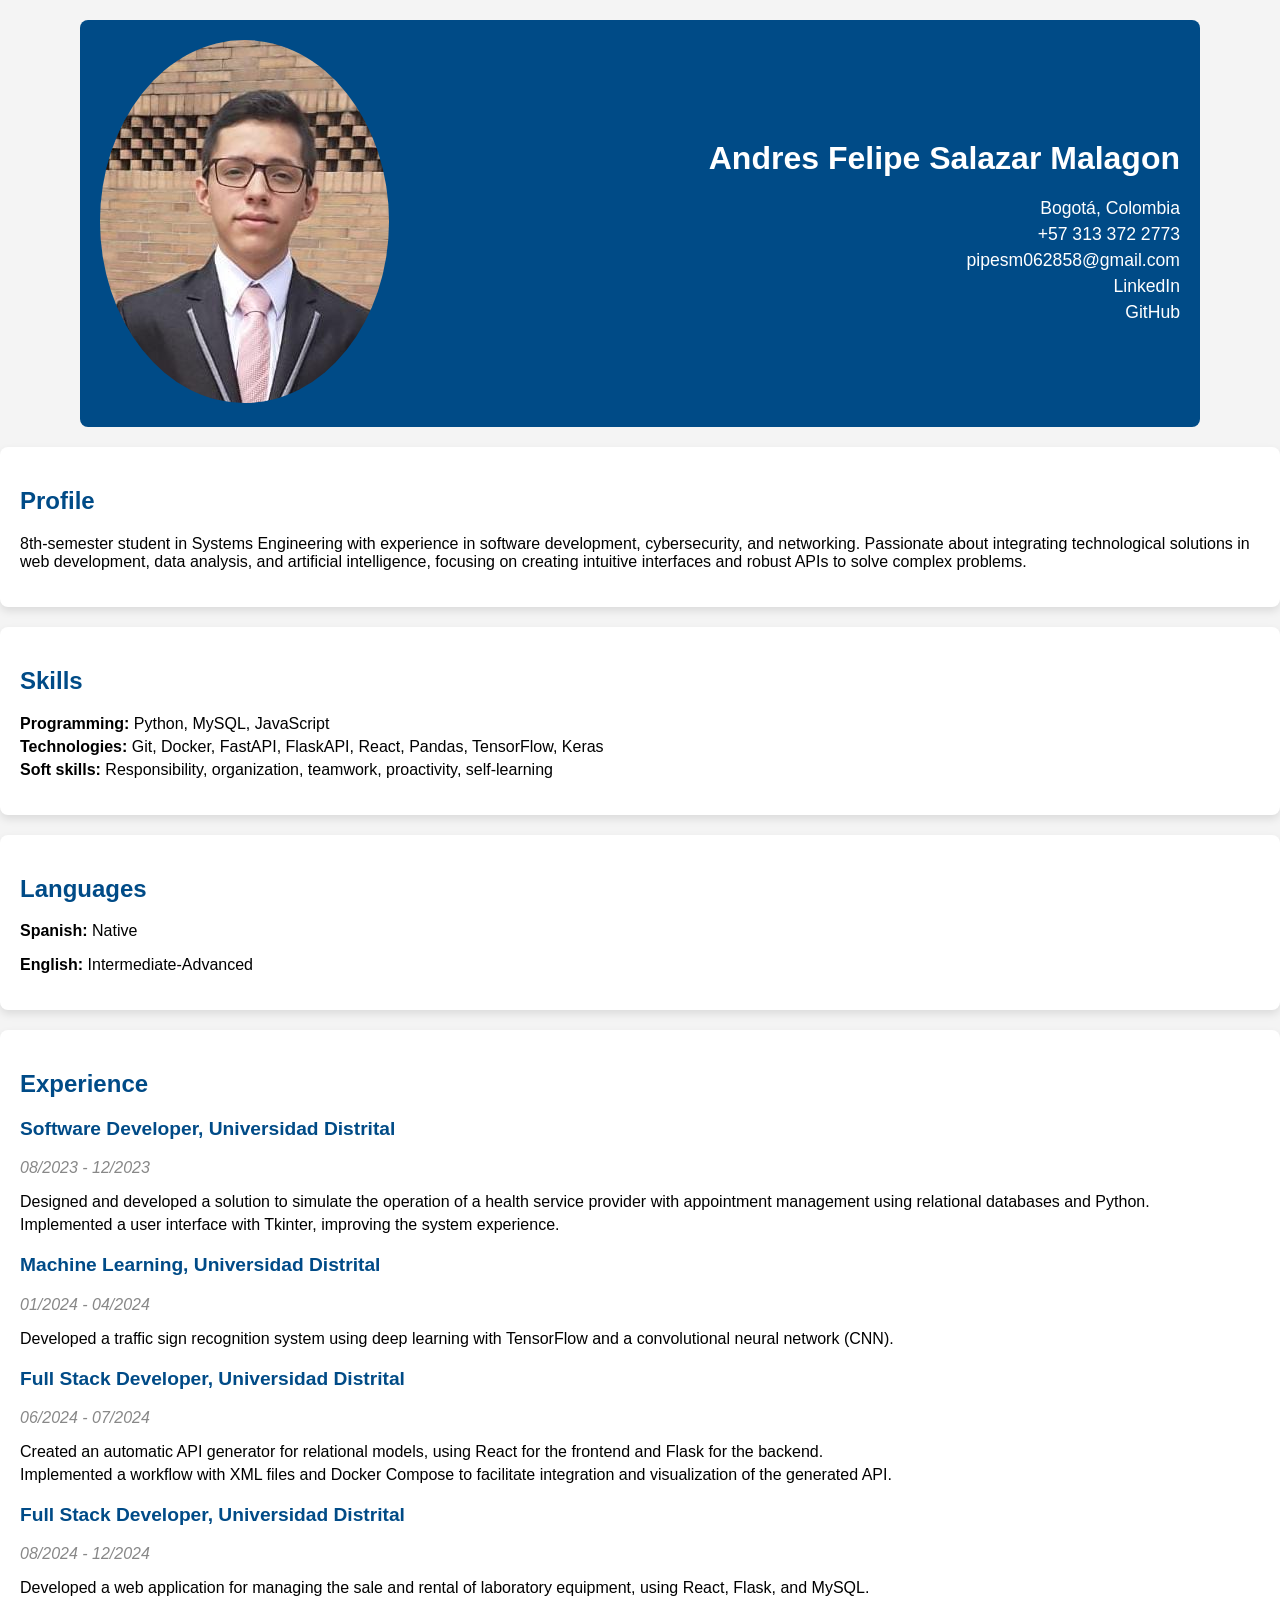
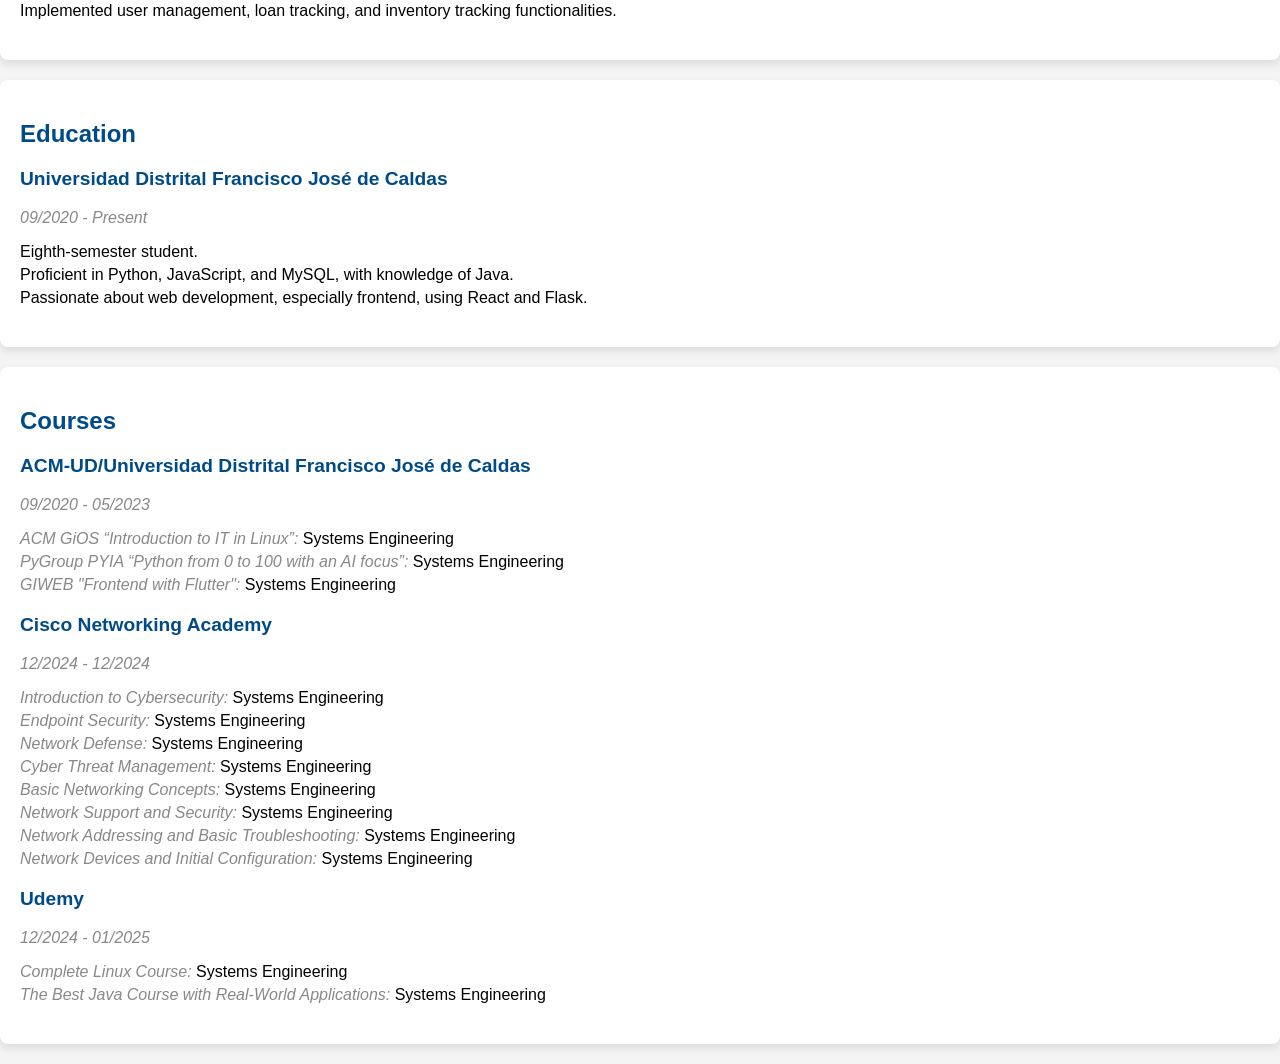
==== index.html @ 35b1e5ae "Update and rename CV.html to index.html" ====
<!DOCTYPE html>
<html lang="en">
<head>
    <meta charset="UTF-8">
    <meta name="viewport" content="width=device-width, initial-scale=1.0">
    <title>Andres Felipe Salazar Malagon - Resume</title>
    <link rel="stylesheet" href="CV.css">
</head>
<body>
    <div class="header">
        <div class="profile-img">
            <img src="WhatsApp Image 2025-01-13 at 6.47.44 AM.jpeg" alt="Profile Image">
        </div>
        <div class="contact-info">
            <h1>Andres Felipe Salazar Malagon</h1>
            <p>Bogotá, Colombia</p>
            <p>+57 313 372 2773</p>
            <p>pipesm062858@gmail.com</p>
            <p><a href="https://www.linkedin.com/in/andres-salazar-7b4092320" target="_blank">LinkedIn</a></p>
            <p><a href="https://github.com/SalazarMalagon/SalazarMalagon.git" target="_blank">GitHub</a></p>
        </div>
    </div>

    <section class="section" id="profile">
        <h2>Profile</h2>
        <p>8th-semester student in Systems Engineering with experience in software development, cybersecurity, and networking. Passionate about integrating technological solutions in web development, data analysis, and artificial intelligence, focusing on creating intuitive interfaces and robust APIs to solve complex problems.</p>
    </section>

    <section class="section" id="skills">
        <h2>Skills</h2>
        <ul>
            <li><strong>Programming:</strong> Python, MySQL, JavaScript</li>
            <li><strong>Technologies:</strong> Git, Docker, FastAPI, FlaskAPI, React, Pandas, TensorFlow, Keras</li>
            <li><strong>Soft skills:</strong> Responsibility, organization, teamwork, proactivity, self-learning</li>
        </ul>
    </section>

    <section class="section" id="languages">
        <h2>Languages</h2>
        <p><strong>Spanish:</strong> Native</p>
        <p><strong>English:</strong> Intermediate-Advanced</p>
    </section>

    <section class="section" id="experience">
        <h2>Experience</h2>
        <div class="job">
            <h3>Software Developer, Universidad Distrital</h3>
            <p><em>08/2023 - 12/2023</em></p>
            <ul>
                <li>Designed and developed a solution to simulate the operation of a health service provider with appointment management using relational databases and Python.</li>
                <li>Implemented a user interface with Tkinter, improving the system experience.</li>
            </ul>
        </div>
        <div class="job">
            <h3>Machine Learning, Universidad Distrital</h3>
            <p><em>01/2024 - 04/2024</em></p>
            <ul>
                <li>Developed a traffic sign recognition system using deep learning with TensorFlow and a convolutional neural network (CNN).</li>
            </ul>
        </div>
        <div class="job">
            <h3>Full Stack Developer, Universidad Distrital</h3>
            <p><em>06/2024 - 07/2024</em></p>
            <ul>
                <li>Created an automatic API generator for relational models, using React for the frontend and Flask for the backend.</li>
                <li>Implemented a workflow with XML files and Docker Compose to facilitate integration and visualization of the generated API.</li>
            </ul>
        </div>
        <div class="job">
            <h3>Full Stack Developer, Universidad Distrital</h3>
            <p><em>08/2024 - 12/2024</em></p>
            <ul>
                <li>Developed a web application for managing the sale and rental of laboratory equipment, using React, Flask, and MySQL.</li>
                <li>Implemented user management, loan tracking, and inventory tracking functionalities.</li>
            </ul>
        </div>
    </section>

    <section class="section" id="education">
        <h2>Education</h2>
        <div class="degree">
            <h3>Universidad Distrital Francisco José de Caldas</h3>
            <p><em>09/2020 - Present</em></p>
            <ul>
                <li>Eighth-semester student.</li>
                <li>Proficient in Python, JavaScript, and MySQL, with knowledge of Java.</li>
                <li>Passionate about web development, especially frontend, using React and Flask.</li>
            </ul>
        </div>
    </section>

    <section class="section" id="courses">
        <h2>Courses</h2>
        <div class="course">
            <h3>ACM-UD/Universidad Distrital Francisco José de Caldas</h3>
            <p><em>09/2020 - 05/2023</em></p>
            <ul>
                <li><em>ACM GiOS “Introduction to IT in Linux”:</em> Systems Engineering</li>
                <li><em>PyGroup PYIA “Python from 0 to 100 with an AI focus”:</em> Systems Engineering</li>
                <li><em>GIWEB "Frontend with Flutter":</em> Systems Engineering</li>
            </ul>
        </div>
        <div class="course">
            <h3>Cisco Networking Academy</h3>
            <p><em>12/2024 - 12/2024</em></p>
            <ul>
                <li><em>Introduction to Cybersecurity:</em> Systems Engineering</li>
                <li><em>Endpoint Security:</em> Systems Engineering</li>
                <li><em>Network Defense:</em> Systems Engineering</li>
                <li><em>Cyber Threat Management:</em> Systems Engineering</li>
                <li><em>Basic Networking Concepts:</em> Systems Engineering</li>
                <li><em>Network Support and Security:</em> Systems Engineering</li>
                <li><em>Network Addressing and Basic Troubleshooting:</em> Systems Engineering</li>
                <li><em>Network Devices and Initial Configuration:</em> Systems Engineering</li>
            </ul>
        </div>
        <div class="course">
            <h3>Udemy</h3>
            <p><em>12/2024 - 01/2025</em></p>
            <ul>
                <li><em>Complete Linux Course:</em> Systems Engineering</li>
                <li><em>The Best Java Course with Real-World Applications:</em> Systems Engineering</li>
            </ul>
        </div>
    </section>
</body>
</html>
---- CV.css ----
body {
    font-family: Arial, sans-serif;
    margin: 0;
    padding: 0;
    background-color: #f4f4f4;
}

.header {
    
    display: flex;
    background-color: #004b87;
    color: white;
    align-items: center;
    margin: 20px;
    padding: 20px;
    border-radius: 8px;
    max-width: 1080px; /* Limita el ancho máximo a 1080px */
    margin-left: auto; /* Centra el cuadro en la página */
    margin-right: auto; /* Centra el cuadro en la página */
}

.profile-img img {
    width: 100%;
    height: 100px;
    border-radius: 50%;
    max-width: 100%;
    height: auto;
}

.contact-info {
    flex: 1 1 auto;
    margin-left: 20px;
    text-align: right;  /* Alinea el texto a la derecha */
}

.contact-info h1 {
    font-size: 2em;
}

.contact-info p {
    font-size: 1.1em;
    margin: 5px 0;
}

.contact-info a {
    color: white;
    text-decoration: none;
}

.contact-info a:hover {
    text-decoration: underline;
}

.section {
    margin: 20px;
    padding: 20px;
    background-color: white;
    border-radius: 8px;
    box-shadow: 0 4px 8px rgba(0, 0, 0, 0.1);

    max-width: 1900px; /* Limita el ancho máximo a 1080px */
    margin-left: auto; /* Centra el cuadro en la página */
    margin-right: auto; /* Centra el cuadro en la página */
}

h2 {
    color: #004b87;
    font-size: 1.5em;
}

ul {
    list-style-type: none;
    padding-left: 0;
}

ul li {
    margin: 5px 0;
}

.job, .degree, .course {
    margin-bottom: 20px;
}

h3 {
    color: #004b87;
    font-size: 1.2em;
}

em {
    color: #888;
}
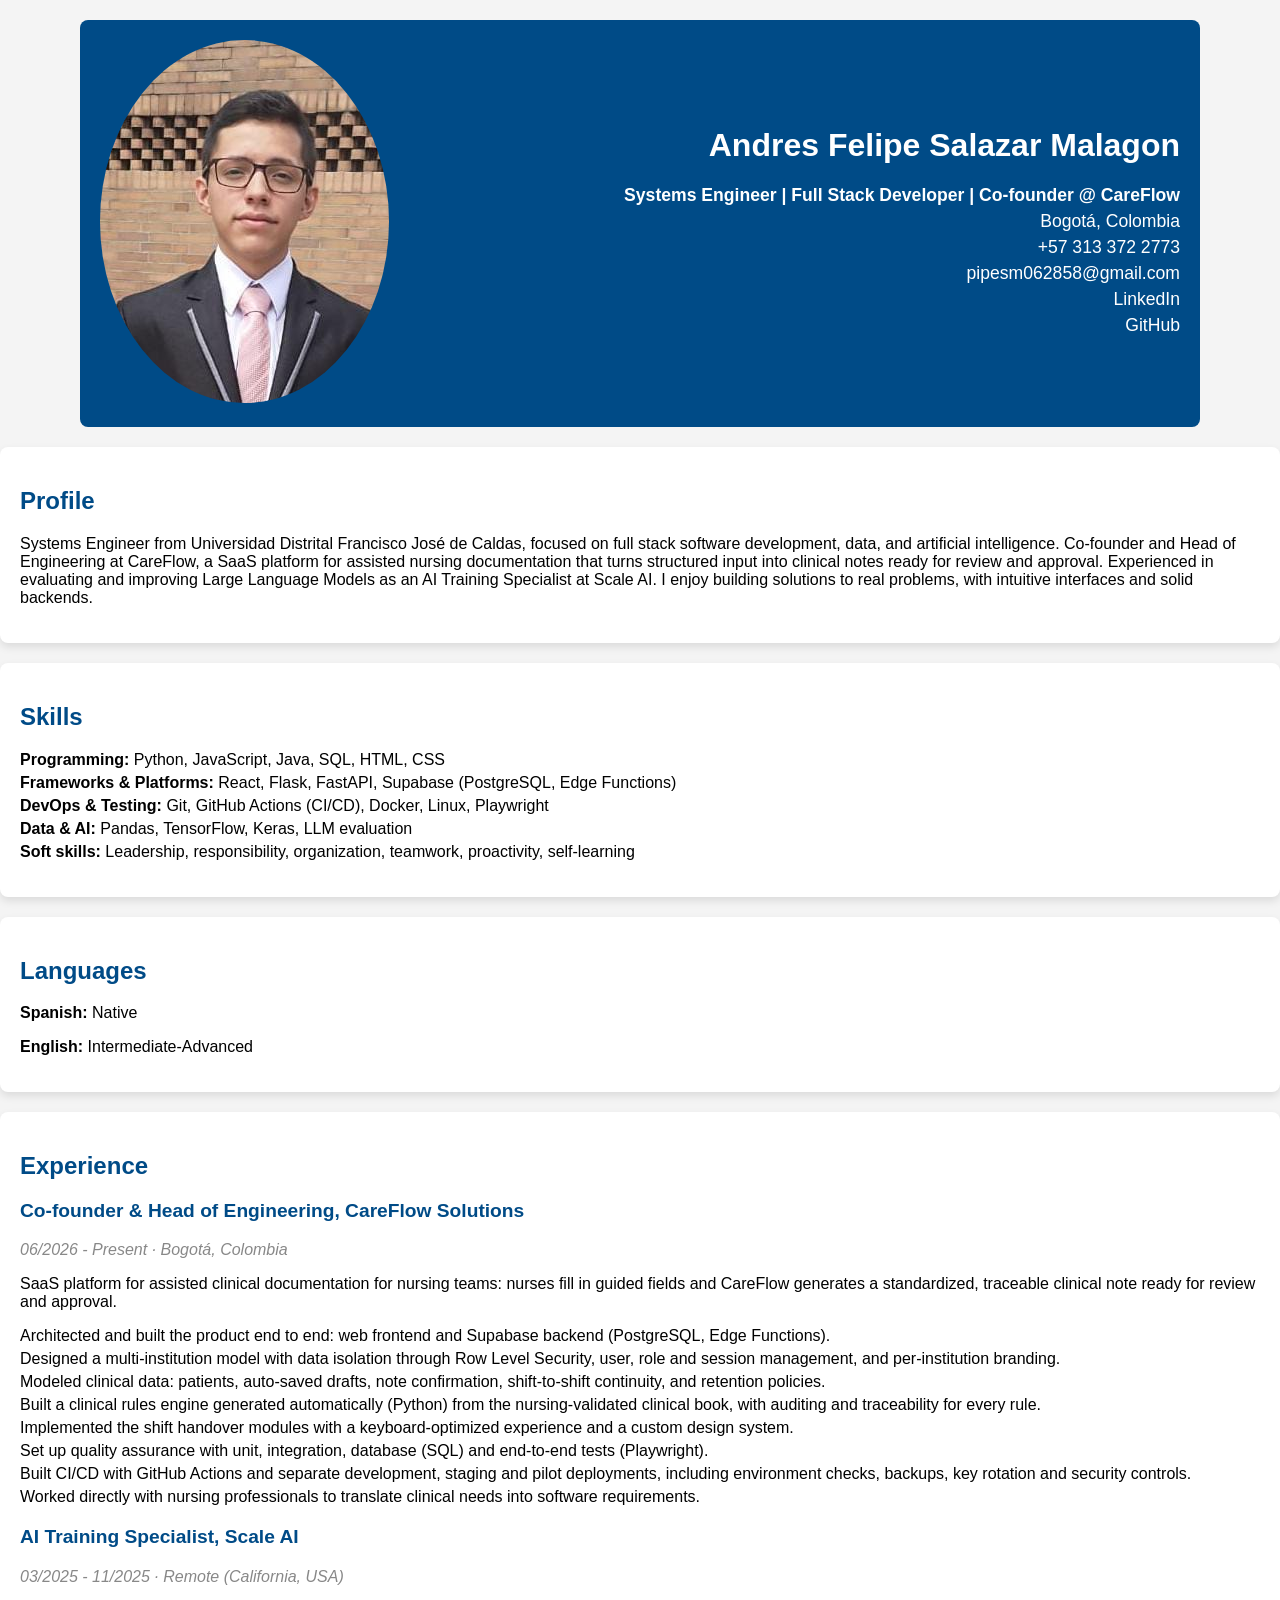
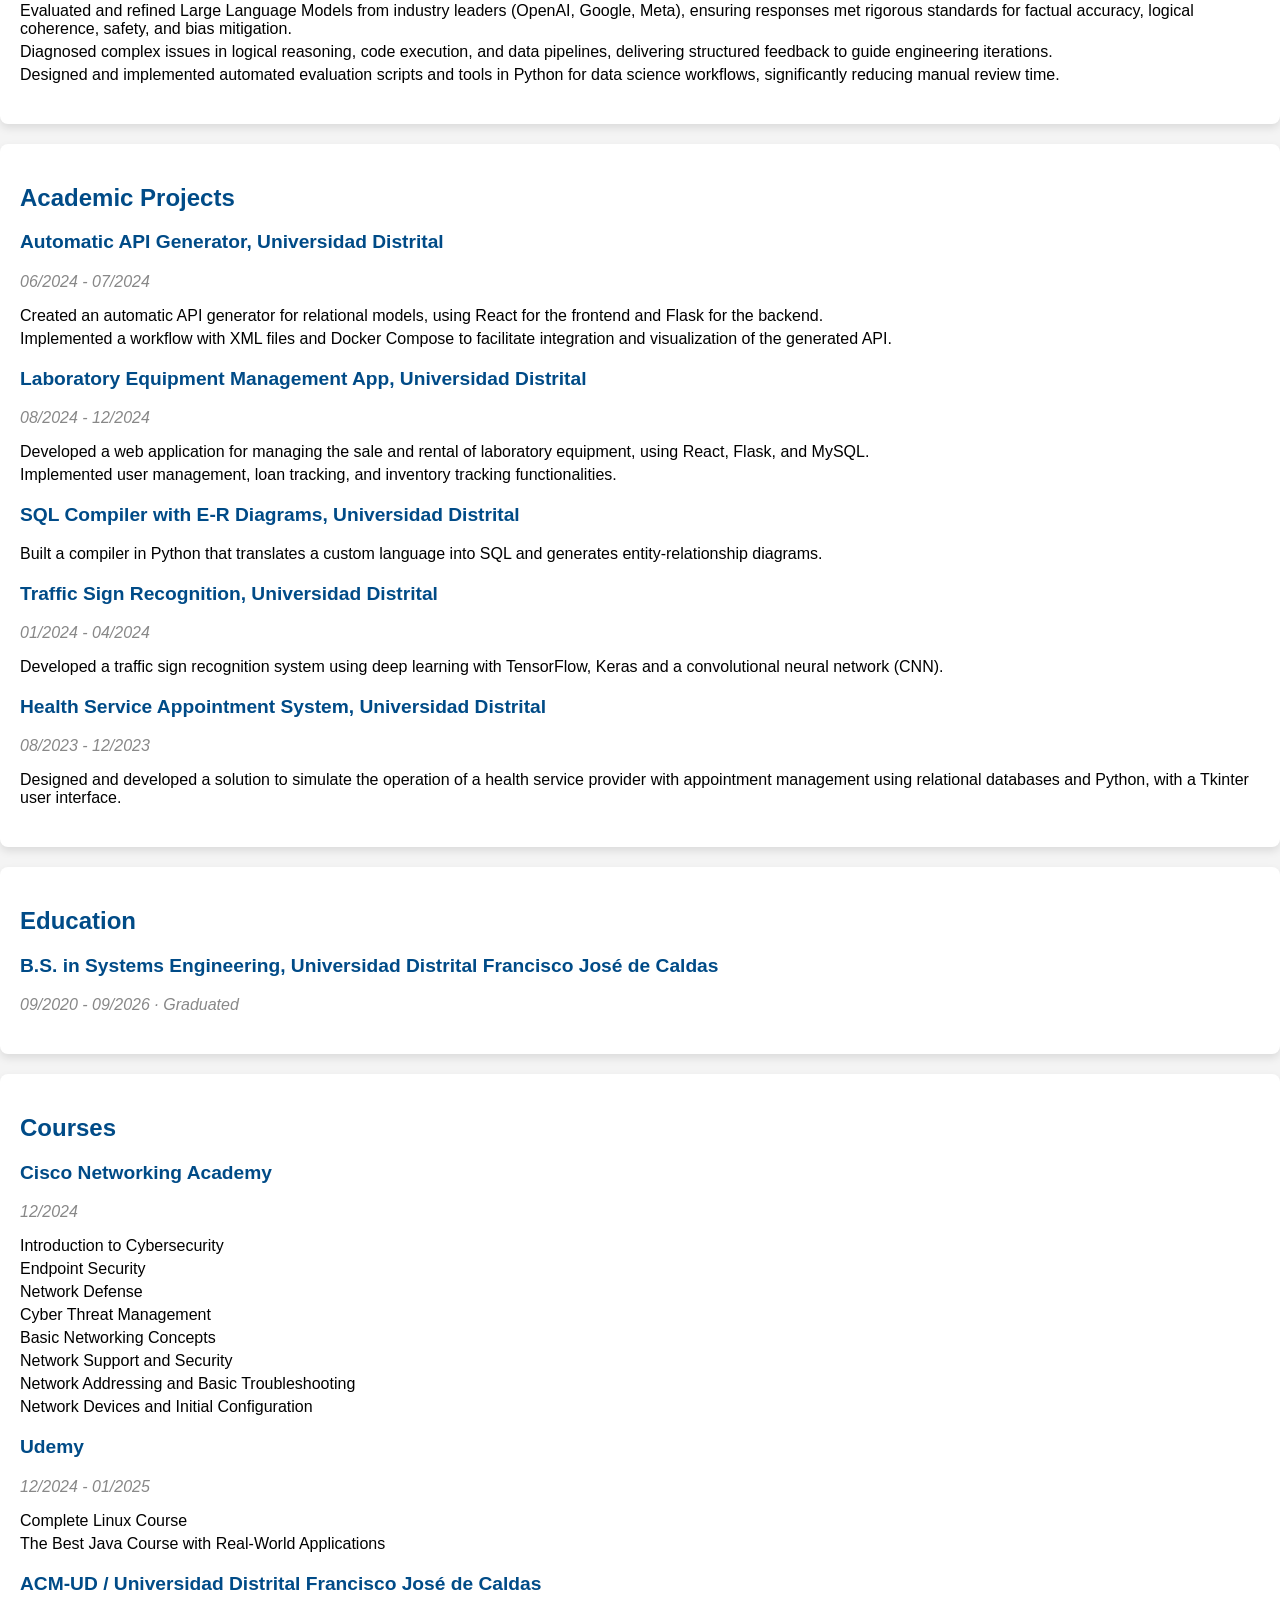
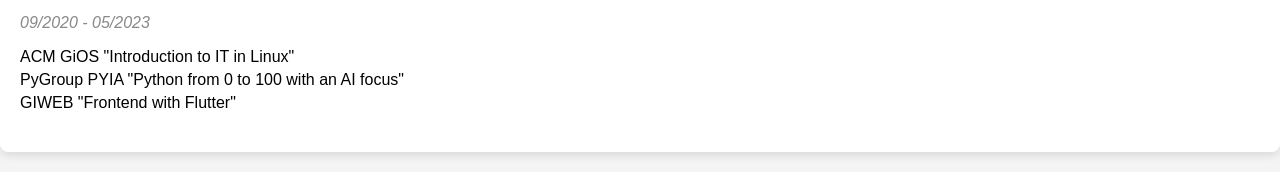
==== commit c232ea4f: "Update CV with graduation, CareFlow and Scale AI experience Co-Authored-By: Claude Opus 5.5 <noreply" ====
--- a/index.html
+++ b/index.html
@@ -1,127 +1,158 @@
-<!DOCTYPE html>
-<html lang="en">
-<head>
-    <meta charset="UTF-8">
-    <meta name="viewport" content="width=device-width, initial-scale=1.0">
-    <title>Andres Felipe Salazar Malagon - Resume</title>
-    <link rel="stylesheet" href="CV.css">
-</head>
-<body>
-    <div class="header">
-        <div class="profile-img">
-            <img src="WhatsApp Image 2025-01-13 at 6.47.44 AM.jpeg" alt="Profile Image">
-        </div>
-        <div class="contact-info">
-            <h1>Andres Felipe Salazar Malagon</h1>
-            <p>Bogotá, Colombia</p>
-            <p>+57 313 372 2773</p>
-            <p>pipesm062858@gmail.com</p>
-            <p><a href="https://www.linkedin.com/in/andres-salazar-7b4092320" target="_blank">LinkedIn</a></p>
-            <p><a href="https://github.com/SalazarMalagon/SalazarMalagon.git" target="_blank">GitHub</a></p>
-        </div>
-    </div>
-
-    <section class="section" id="profile">
-        <h2>Profile</h2>
-        <p>8th-semester student in Systems Engineering with experience in software development, cybersecurity, and networking. Passionate about integrating technological solutions in web development, data analysis, and artificial intelligence, focusing on creating intuitive interfaces and robust APIs to solve complex problems.</p>
-    </section>
-
-    <section class="section" id="skills">
-        <h2>Skills</h2>
-        <ul>
-            <li><strong>Programming:</strong> Python, MySQL, JavaScript</li>
-            <li><strong>Technologies:</strong> Git, Docker, FastAPI, FlaskAPI, React, Pandas, TensorFlow, Keras</li>
-            <li><strong>Soft skills:</strong> Responsibility, organization, teamwork, proactivity, self-learning</li>
-        </ul>
-    </section>
-
-    <section class="section" id="languages">
-        <h2>Languages</h2>
-        <p><strong>Spanish:</strong> Native</p>
-        <p><strong>English:</strong> Intermediate-Advanced</p>
-    </section>
-
-    <section class="section" id="experience">
-        <h2>Experience</h2>
-        <div class="job">
-            <h3>Software Developer, Universidad Distrital</h3>
-            <p><em>08/2023 - 12/2023</em></p>
-            <ul>
-                <li>Designed and developed a solution to simulate the operation of a health service provider with appointment management using relational databases and Python.</li>
-                <li>Implemented a user interface with Tkinter, improving the system experience.</li>
-            </ul>
-        </div>
-        <div class="job">
-            <h3>Machine Learning, Universidad Distrital</h3>
-            <p><em>01/2024 - 04/2024</em></p>
-            <ul>
-                <li>Developed a traffic sign recognition system using deep learning with TensorFlow and a convolutional neural network (CNN).</li>
-            </ul>
-        </div>
-        <div class="job">
-            <h3>Full Stack Developer, Universidad Distrital</h3>
-            <p><em>06/2024 - 07/2024</em></p>
-            <ul>
-                <li>Created an automatic API generator for relational models, using React for the frontend and Flask for the backend.</li>
-                <li>Implemented a workflow with XML files and Docker Compose to facilitate integration and visualization of the generated API.</li>
-            </ul>
-        </div>
-        <div class="job">
-            <h3>Full Stack Developer, Universidad Distrital</h3>
-            <p><em>08/2024 - 12/2024</em></p>
-            <ul>
-                <li>Developed a web application for managing the sale and rental of laboratory equipment, using React, Flask, and MySQL.</li>
-                <li>Implemented user management, loan tracking, and inventory tracking functionalities.</li>
-            </ul>
-        </div>
-    </section>
-
-    <section class="section" id="education">
-        <h2>Education</h2>
-        <div class="degree">
-            <h3>Universidad Distrital Francisco José de Caldas</h3>
-            <p><em>09/2020 - Present</em></p>
-            <ul>
-                <li>Eighth-semester student.</li>
-                <li>Proficient in Python, JavaScript, and MySQL, with knowledge of Java.</li>
-                <li>Passionate about web development, especially frontend, using React and Flask.</li>
-            </ul>
-        </div>
-    </section>
-
-    <section class="section" id="courses">
-        <h2>Courses</h2>
-        <div class="course">
-            <h3>ACM-UD/Universidad Distrital Francisco José de Caldas</h3>
-            <p><em>09/2020 - 05/2023</em></p>
-            <ul>
-                <li><em>ACM GiOS “Introduction to IT in Linux”:</em> Systems Engineering</li>
-                <li><em>PyGroup PYIA “Python from 0 to 100 with an AI focus”:</em> Systems Engineering</li>
-                <li><em>GIWEB "Frontend with Flutter":</em> Systems Engineering</li>
-            </ul>
-        </div>
-        <div class="course">
-            <h3>Cisco Networking Academy</h3>
-            <p><em>12/2024 - 12/2024</em></p>
-            <ul>
-                <li><em>Introduction to Cybersecurity:</em> Systems Engineering</li>
-                <li><em>Endpoint Security:</em> Systems Engineering</li>
-                <li><em>Network Defense:</em> Systems Engineering</li>
-                <li><em>Cyber Threat Management:</em> Systems Engineering</li>
-                <li><em>Basic Networking Concepts:</em> Systems Engineering</li>
-                <li><em>Network Support and Security:</em> Systems Engineering</li>
-                <li><em>Network Addressing and Basic Troubleshooting:</em> Systems Engineering</li>
-                <li><em>Network Devices and Initial Configuration:</em> Systems Engineering</li>
-            </ul>
-        </div>
-        <div class="course">
-            <h3>Udemy</h3>
-            <p><em>12/2024 - 01/2025</em></p>
-            <ul>
-                <li><em>Complete Linux Course:</em> Systems Engineering</li>
-                <li><em>The Best Java Course with Real-World Applications:</em> Systems Engineering</li>
-            </ul>
-        </div>
-    </section>
-</body>
-</html>
+<!DOCTYPE html>
+<html lang="en">
+<head>
+    <meta charset="UTF-8">
+    <meta name="viewport" content="width=device-width, initial-scale=1.0">
+    <title>Andres Felipe Salazar Malagon - Resume</title>
+    <link rel="stylesheet" href="CV.css">
+</head>
+<body>
+    <div class="header">
+        <div class="profile-img">
+            <img src="WhatsApp Image 2025-01-13 at 6.47.44 AM.jpeg" alt="Profile Image">
+        </div>
+        <div class="contact-info">
+            <h1>Andres Felipe Salazar Malagon</h1>
+            <p><strong>Systems Engineer | Full Stack Developer | Co-founder @ CareFlow</strong></p>
+            <p>Bogotá, Colombia</p>
+            <p>+57 313 372 2773</p>
+            <p>pipesm062858@gmail.com</p>
+            <p><a href="https://www.linkedin.com/in/andres-felipe-salazar-malagon-7b4092320" target="_blank">LinkedIn</a></p>
+            <p><a href="https://github.com/SalazarMalagon" target="_blank">GitHub</a></p>
+        </div>
+    </div>
+
+    <section class="section" id="profile">
+        <h2>Profile</h2>
+        <p>Systems Engineer from Universidad Distrital Francisco José de Caldas, focused on full stack software development, data, and artificial intelligence. Co-founder and Head of Engineering at CareFlow, a SaaS platform for assisted nursing documentation that turns structured input into clinical notes ready for review and approval. Experienced in evaluating and improving Large Language Models as an AI Training Specialist at Scale AI. I enjoy building solutions to real problems, with intuitive interfaces and solid backends.</p>
+    </section>
+
+    <section class="section" id="skills">
+        <h2>Skills</h2>
+        <ul>
+            <li><strong>Programming:</strong> Python, JavaScript, Java, SQL, HTML, CSS</li>
+            <li><strong>Frameworks &amp; Platforms:</strong> React, Flask, FastAPI, Supabase (PostgreSQL, Edge Functions)</li>
+            <li><strong>DevOps &amp; Testing:</strong> Git, GitHub Actions (CI/CD), Docker, Linux, Playwright</li>
+            <li><strong>Data &amp; AI:</strong> Pandas, TensorFlow, Keras, LLM evaluation</li>
+            <li><strong>Soft skills:</strong> Leadership, responsibility, organization, teamwork, proactivity, self-learning</li>
+        </ul>
+    </section>
+
+    <section class="section" id="languages">
+        <h2>Languages</h2>
+        <p><strong>Spanish:</strong> Native</p>
+        <p><strong>English:</strong> Intermediate-Advanced</p>
+    </section>
+
+    <section class="section" id="experience">
+        <h2>Experience</h2>
+        <div class="job">
+            <h3>Co-founder &amp; Head of Engineering, CareFlow Solutions</h3>
+            <p><em>06/2026 - Present · Bogotá, Colombia</em></p>
+            <p>SaaS platform for assisted clinical documentation for nursing teams: nurses fill in guided fields and CareFlow generates a standardized, traceable clinical note ready for review and approval.</p>
+            <ul>
+                <li>Architected and built the product end to end: web frontend and Supabase backend (PostgreSQL, Edge Functions).</li>
+                <li>Designed a multi-institution model with data isolation through Row Level Security, user, role and session management, and per-institution branding.</li>
+                <li>Modeled clinical data: patients, auto-saved drafts, note confirmation, shift-to-shift continuity, and retention policies.</li>
+                <li>Built a clinical rules engine generated automatically (Python) from the nursing-validated clinical book, with auditing and traceability for every rule.</li>
+                <li>Implemented the shift handover modules with a keyboard-optimized experience and a custom design system.</li>
+                <li>Set up quality assurance with unit, integration, database (SQL) and end-to-end tests (Playwright).</li>
+                <li>Built CI/CD with GitHub Actions and separate development, staging and pilot deployments, including environment checks, backups, key rotation and security controls.</li>
+                <li>Worked directly with nursing professionals to translate clinical needs into software requirements.</li>
+            </ul>
+        </div>
+        <div class="job">
+            <h3>AI Training Specialist, Scale AI</h3>
+            <p><em>03/2025 - 11/2025 · Remote (California, USA)</em></p>
+            <ul>
+                <li>Evaluated and refined Large Language Models from industry leaders (OpenAI, Google, Meta), ensuring responses met rigorous standards for factual accuracy, logical coherence, safety, and bias mitigation.</li>
+                <li>Diagnosed complex issues in logical reasoning, code execution, and data pipelines, delivering structured feedback to guide engineering iterations.</li>
+                <li>Designed and implemented automated evaluation scripts and tools in Python for data science workflows, significantly reducing manual review time.</li>
+            </ul>
+        </div>
+    </section>
+
+    <section class="section" id="projects">
+        <h2>Academic Projects</h2>
+        <div class="job">
+            <h3>Automatic API Generator, Universidad Distrital</h3>
+            <p><em>06/2024 - 07/2024</em></p>
+            <ul>
+                <li>Created an automatic API generator for relational models, using React for the frontend and Flask for the backend.</li>
+                <li>Implemented a workflow with XML files and Docker Compose to facilitate integration and visualization of the generated API.</li>
+            </ul>
+        </div>
+        <div class="job">
+            <h3>Laboratory Equipment Management App, Universidad Distrital</h3>
+            <p><em>08/2024 - 12/2024</em></p>
+            <ul>
+                <li>Developed a web application for managing the sale and rental of laboratory equipment, using React, Flask, and MySQL.</li>
+                <li>Implemented user management, loan tracking, and inventory tracking functionalities.</li>
+            </ul>
+        </div>
+        <div class="job">
+            <h3>SQL Compiler with E-R Diagrams, Universidad Distrital</h3>
+            <ul>
+                <li>Built a compiler in Python that translates a custom language into SQL and generates entity-relationship diagrams.</li>
+            </ul>
+        </div>
+        <div class="job">
+            <h3>Traffic Sign Recognition, Universidad Distrital</h3>
+            <p><em>01/2024 - 04/2024</em></p>
+            <ul>
+                <li>Developed a traffic sign recognition system using deep learning with TensorFlow, Keras and a convolutional neural network (CNN).</li>
+            </ul>
+        </div>
+        <div class="job">
+            <h3>Health Service Appointment System, Universidad Distrital</h3>
+            <p><em>08/2023 - 12/2023</em></p>
+            <ul>
+                <li>Designed and developed a solution to simulate the operation of a health service provider with appointment management using relational databases and Python, with a Tkinter user interface.</li>
+            </ul>
+        </div>
+    </section>
+
+    <section class="section" id="education">
+        <h2>Education</h2>
+        <div class="degree">
+            <h3>B.S. in Systems Engineering, Universidad Distrital Francisco José de Caldas</h3>
+            <p><em>09/2020 - 09/2026 · Graduated</em></p>
+        </div>
+    </section>
+
+    <section class="section" id="courses">
+        <h2>Courses</h2>
+        <div class="course">
+            <h3>Cisco Networking Academy</h3>
+            <p><em>12/2024</em></p>
+            <ul>
+                <li>Introduction to Cybersecurity</li>
+                <li>Endpoint Security</li>
+                <li>Network Defense</li>
+                <li>Cyber Threat Management</li>
+                <li>Basic Networking Concepts</li>
+                <li>Network Support and Security</li>
+                <li>Network Addressing and Basic Troubleshooting</li>
+                <li>Network Devices and Initial Configuration</li>
+            </ul>
+        </div>
+        <div class="course">
+            <h3>Udemy</h3>
+            <p><em>12/2024 - 01/2025</em></p>
+            <ul>
+                <li>Complete Linux Course</li>
+                <li>The Best Java Course with Real-World Applications</li>
+            </ul>
+        </div>
+        <div class="course">
+            <h3>ACM-UD / Universidad Distrital Francisco José de Caldas</h3>
+            <p><em>09/2020 - 05/2023</em></p>
+            <ul>
+                <li>ACM GiOS "Introduction to IT in Linux"</li>
+                <li>PyGroup PYIA "Python from 0 to 100 with an AI focus"</li>
+                <li>GIWEB "Frontend with Flutter"</li>
+            </ul>
+        </div>
+    </section>
+</body>
+</html>
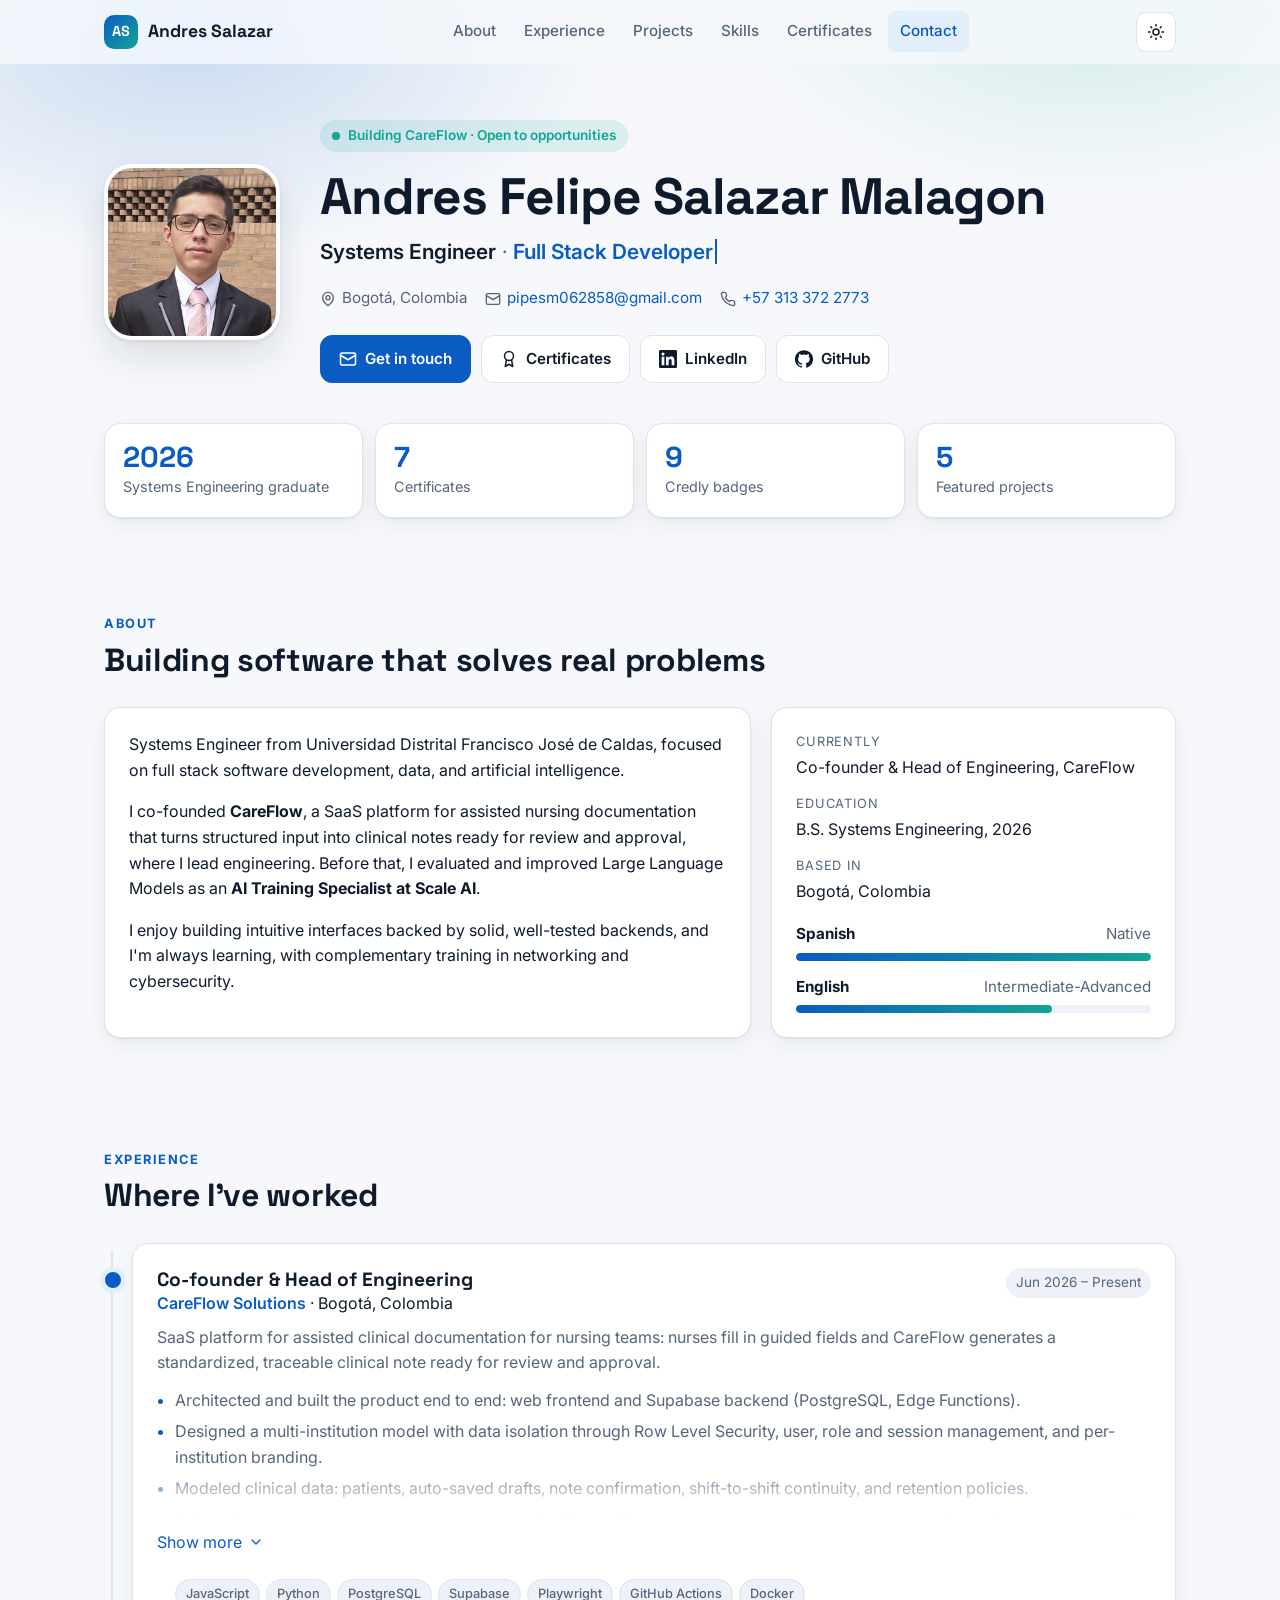
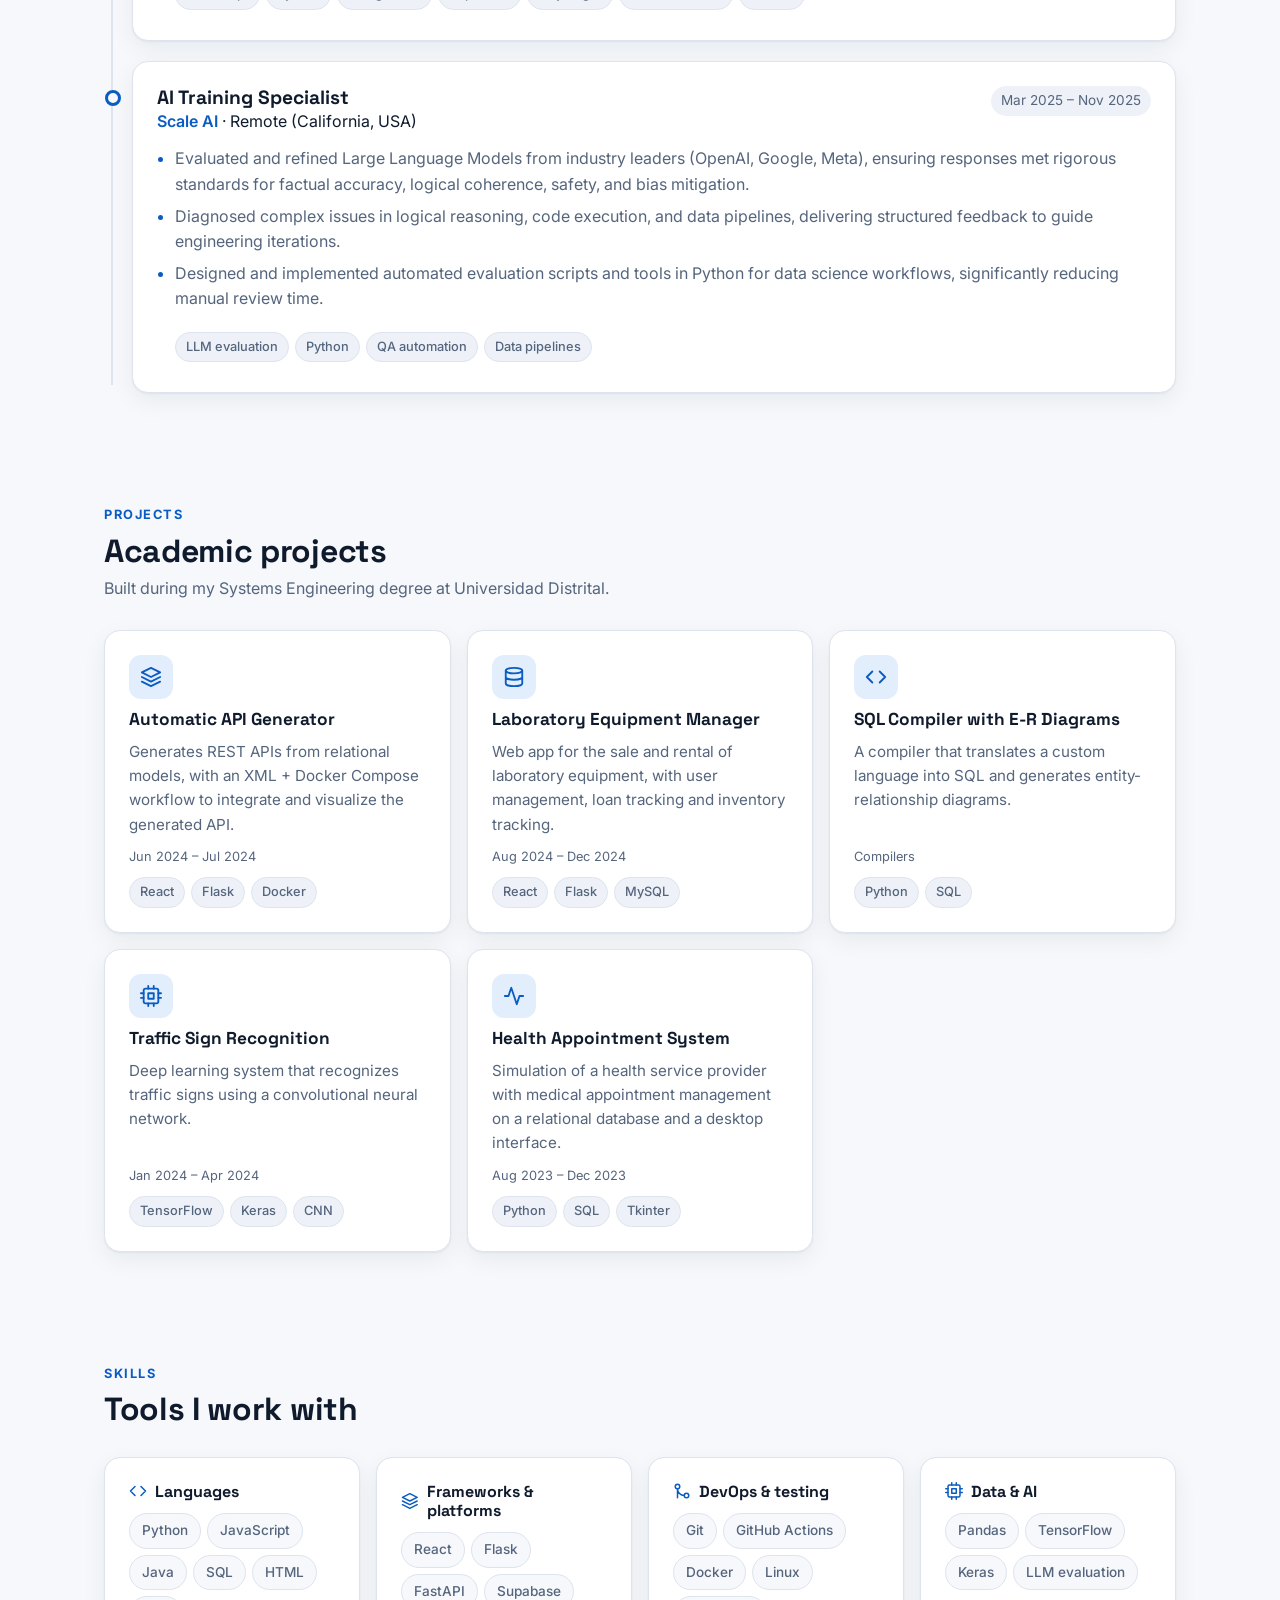
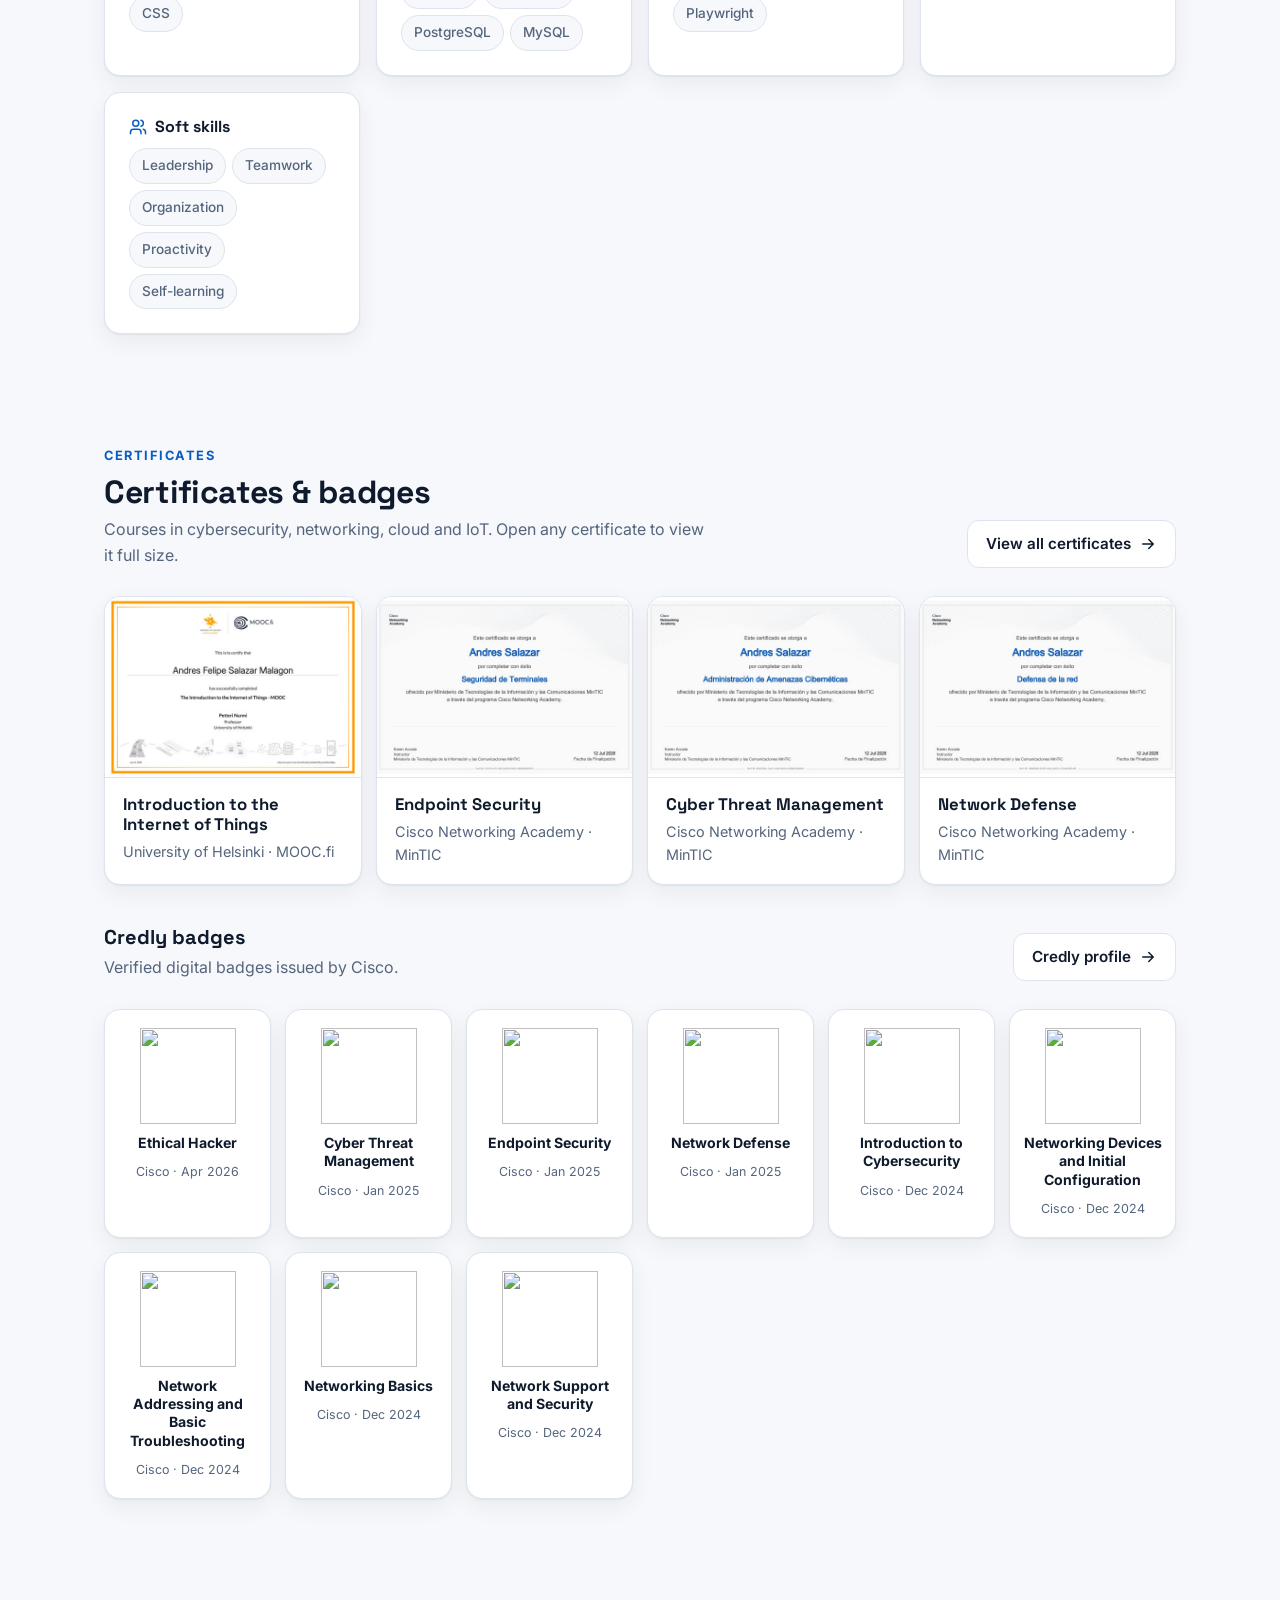
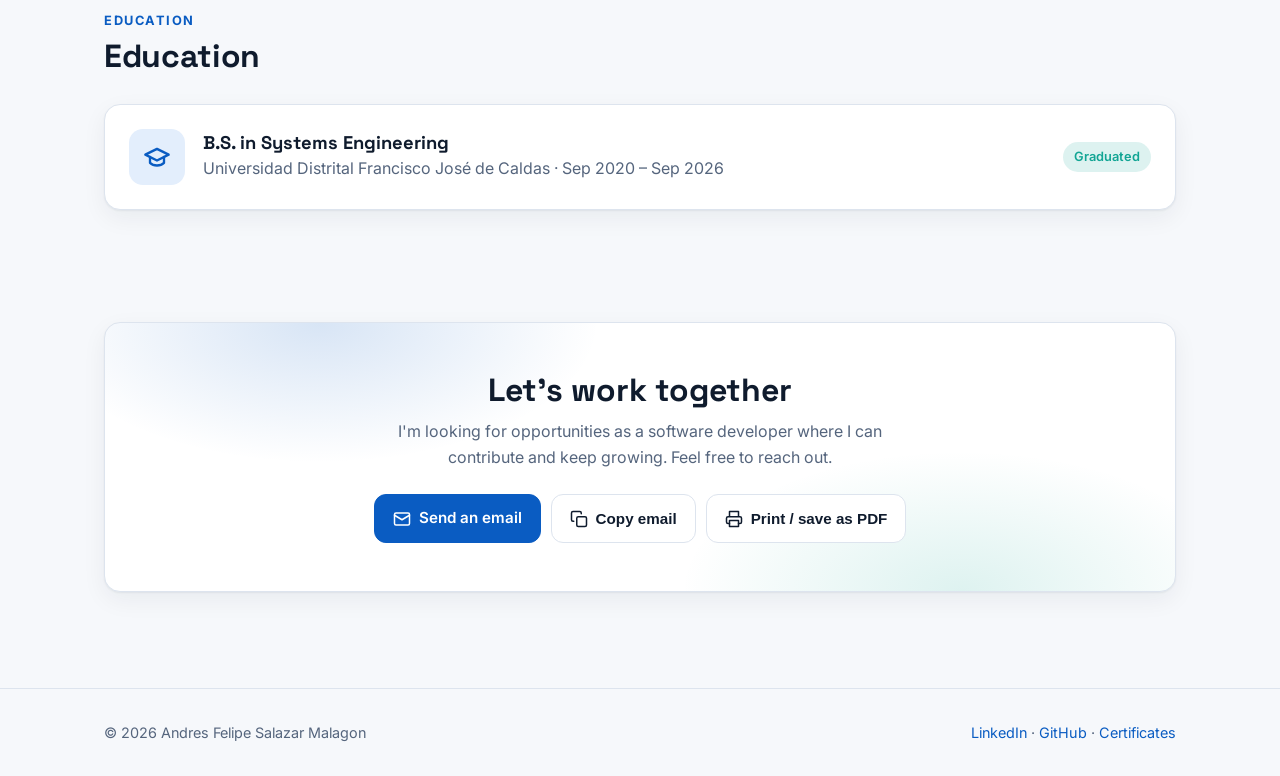
==== commit c049ffec: "Redesign site, add certificates gallery and Pages workflow - New responsive design with light/dark m" ====
--- a/index.html
+++ b/index.html
@@ -3,156 +3,359 @@
 <head>
     <meta charset="UTF-8">
     <meta name="viewport" content="width=device-width, initial-scale=1.0">
-    <title>Andres Felipe Salazar Malagon - Resume</title>
-    <link rel="stylesheet" href="CV.css">
+    <title>Andres Felipe Salazar Malagon · Systems Engineer</title>
+    <meta name="description" content="Systems Engineer, full stack developer and co-founder of CareFlow. Experience in web platforms, data, AI and LLM evaluation.">
+    <meta property="og:title" content="Andres Felipe Salazar Malagon · Systems Engineer">
+    <meta property="og:description" content="Full stack developer and co-founder of CareFlow. Resume, projects and certificates.">
+    <meta property="og:image" content="assets/img/profile.jpg">
+    <link rel="icon" href="data:image/svg+xml,%3Csvg xmlns='http://www.w3.org/2000/svg' viewBox='0 0 64 64'%3E%3Crect width='64' height='64' rx='16' fill='%230a5cc2'/%3E%3Ctext x='50%25' y='54%25' dominant-baseline='middle' text-anchor='middle' font-family='Arial' font-weight='700' font-size='26' fill='white'%3EAS%3C/text%3E%3C/svg%3E">
+    <link rel="preconnect" href="https://fonts.googleapis.com">
+    <link rel="preconnect" href="https://fonts.gstatic.com" crossorigin>
+    <link href="https://fonts.googleapis.com/css2?family=Inter:wght@400;500;600;700&family=Space+Grotesk:wght@500;600;700&display=swap" rel="stylesheet">
+    <link rel="stylesheet" href="assets/css/styles.css">
+    <script>
+        try {
+            const t = localStorage.getItem("theme");
+            document.documentElement.dataset.theme = t || (matchMedia("(prefers-color-scheme: dark)").matches ? "dark" : "light");
+        } catch { /* storage unavailable */ }
+    </script>
 </head>
 <body>
-    <div class="header">
-        <div class="profile-img">
-            <img src="WhatsApp Image 2025-01-13 at 6.47.44 AM.jpeg" alt="Profile Image">
+    <svg width="0" height="0" style="position:absolute" aria-hidden="true">
+        <defs>
+            <symbol id="i-pin" viewBox="0 0 24 24" fill="none" stroke="currentColor" stroke-width="2" stroke-linecap="round" stroke-linejoin="round"><path d="M20 10c0 6-8 12-8 12s-8-6-8-12a8 8 0 0 1 16 0Z"/><circle cx="12" cy="10" r="3"/></symbol>
+            <symbol id="i-mail" viewBox="0 0 24 24" fill="none" stroke="currentColor" stroke-width="2" stroke-linecap="round" stroke-linejoin="round"><rect x="2" y="4" width="20" height="16" rx="2"/><path d="m22 7-10 6L2 7"/></symbol>
+            <symbol id="i-phone" viewBox="0 0 24 24" fill="none" stroke="currentColor" stroke-width="2" stroke-linecap="round" stroke-linejoin="round"><path d="M22 16.9v3a2 2 0 0 1-2.2 2 19.8 19.8 0 0 1-8.6-3.1 19.5 19.5 0 0 1-6-6A19.8 19.8 0 0 1 2.1 4.2 2 2 0 0 1 4.1 2h3a2 2 0 0 1 2 1.7c.1 1 .4 1.9.7 2.8a2 2 0 0 1-.5 2.1L8 9.9a16 16 0 0 0 6 6l1.3-1.3a2 2 0 0 1 2.1-.4c.9.3 1.8.6 2.8.7a2 2 0 0 1 1.7 2Z"/></symbol>
+            <symbol id="i-linkedin" viewBox="0 0 24 24" fill="currentColor"><path d="M20.45 20.45h-3.56v-5.57c0-1.33-.02-3.04-1.85-3.04-1.86 0-2.14 1.45-2.14 2.95v5.66H9.35V9h3.41v1.56h.05c.48-.9 1.64-1.85 3.37-1.85 3.6 0 4.27 2.37 4.27 5.46v6.28ZM5.34 7.43a2.06 2.06 0 1 1 0-4.13 2.06 2.06 0 0 1 0 4.13ZM7.12 20.45H3.56V9h3.56v11.45ZM22.22 0H1.77C.79 0 0 .77 0 1.73v20.54C0 23.23.79 24 1.77 24h20.45c.98 0 1.78-.77 1.78-1.73V1.73C24 .77 23.2 0 22.22 0Z"/></symbol>
+            <symbol id="i-github" viewBox="0 0 24 24" fill="currentColor"><path d="M12 .3a12 12 0 0 0-3.8 23.4c.6.1.8-.3.8-.6v-2c-3.3.7-4-1.6-4-1.6-.6-1.4-1.4-1.8-1.4-1.8-1-.7.1-.7.1-.7 1.2.1 1.8 1.2 1.8 1.2 1 1.8 2.8 1.3 3.5 1 0-.8.4-1.3.7-1.6-2.7-.3-5.5-1.3-5.5-6 0-1.2.5-2.3 1.3-3.1-.2-.4-.6-1.6 0-3.2 0 0 1-.3 3.4 1.2a11.5 11.5 0 0 1 6 0c2.3-1.5 3.3-1.2 3.3-1.2.6 1.6.2 2.8.1 3.2.8.8 1.3 1.9 1.3 3.2 0 4.6-2.8 5.6-5.5 5.9.5.4.9 1 .9 2.2v3.3c0 .3.1.7.8.6A12 12 0 0 0 12 .3"/></symbol>
+            <symbol id="i-sun" viewBox="0 0 24 24" fill="none" stroke="currentColor" stroke-width="2" stroke-linecap="round"><circle cx="12" cy="12" r="4"/><path d="M12 2v2M12 20v2M4.9 4.9l1.4 1.4M17.7 17.7l1.4 1.4M2 12h2M20 12h2M4.9 19.1l1.4-1.4M17.7 6.3l1.4-1.4"/></symbol>
+            <symbol id="i-moon" viewBox="0 0 24 24" fill="none" stroke="currentColor" stroke-width="2" stroke-linecap="round" stroke-linejoin="round"><path d="M21 12.8A9 9 0 1 1 11.2 3a7 7 0 0 0 9.8 9.8Z"/></symbol>
+            <symbol id="i-menu" viewBox="0 0 24 24" fill="none" stroke="currentColor" stroke-width="2" stroke-linecap="round"><path d="M4 6h16M4 12h16M4 18h16"/></symbol>
+            <symbol id="i-printer" viewBox="0 0 24 24" fill="none" stroke="currentColor" stroke-width="2" stroke-linecap="round" stroke-linejoin="round"><path d="M6 9V2h12v7M6 18H4a2 2 0 0 1-2-2v-5a2 2 0 0 1 2-2h16a2 2 0 0 1 2 2v5a2 2 0 0 1-2 2h-2"/><rect x="6" y="14" width="12" height="8"/></symbol>
+            <symbol id="i-award" viewBox="0 0 24 24" fill="none" stroke="currentColor" stroke-width="2" stroke-linecap="round" stroke-linejoin="round"><circle cx="12" cy="8" r="6"/><path d="M15.5 13.5 17 22l-5-3-5 3 1.5-8.5"/></symbol>
+            <symbol id="i-chevron" viewBox="0 0 24 24" fill="none" stroke="currentColor" stroke-width="2" stroke-linecap="round" stroke-linejoin="round"><path d="m6 9 6 6 6-6"/></symbol>
+            <symbol id="i-code" viewBox="0 0 24 24" fill="none" stroke="currentColor" stroke-width="2" stroke-linecap="round" stroke-linejoin="round"><path d="m16 18 6-6-6-6M8 6l-6 6 6 6"/></symbol>
+            <symbol id="i-db" viewBox="0 0 24 24" fill="none" stroke="currentColor" stroke-width="2" stroke-linecap="round" stroke-linejoin="round"><ellipse cx="12" cy="5" rx="9" ry="3"/><path d="M3 5v14c0 1.7 4 3 9 3s9-1.3 9-3V5M3 12c0 1.7 4 3 9 3s9-1.3 9-3"/></symbol>
+            <symbol id="i-cpu" viewBox="0 0 24 24" fill="none" stroke="currentColor" stroke-width="2" stroke-linecap="round" stroke-linejoin="round"><rect x="4" y="4" width="16" height="16" rx="2"/><rect x="9" y="9" width="6" height="6"/><path d="M9 1v3M15 1v3M9 20v3M15 20v3M20 9h3M20 14h3M1 9h3M1 14h3"/></symbol>
+            <symbol id="i-layers" viewBox="0 0 24 24" fill="none" stroke="currentColor" stroke-width="2" stroke-linecap="round" stroke-linejoin="round"><path d="m12 2 10 5-10 5L2 7l10-5ZM2 17l10 5 10-5M2 12l10 5 10-5"/></symbol>
+            <symbol id="i-heart" viewBox="0 0 24 24" fill="none" stroke="currentColor" stroke-width="2" stroke-linecap="round" stroke-linejoin="round"><path d="M22 12h-4l-3 9L9 3l-3 9H2"/></symbol>
+            <symbol id="i-git" viewBox="0 0 24 24" fill="none" stroke="currentColor" stroke-width="2" stroke-linecap="round" stroke-linejoin="round"><circle cx="18" cy="18" r="3"/><circle cx="6" cy="6" r="3"/><path d="M6 21V9a9 9 0 0 0 9 9"/></symbol>
+            <symbol id="i-users" viewBox="0 0 24 24" fill="none" stroke="currentColor" stroke-width="2" stroke-linecap="round" stroke-linejoin="round"><path d="M16 21v-2a4 4 0 0 0-4-4H6a4 4 0 0 0-4 4v2"/><circle cx="9" cy="7" r="4"/><path d="M22 21v-2a4 4 0 0 0-3-3.9M16 3.1a4 4 0 0 1 0 7.8"/></symbol>
+            <symbol id="i-cap" viewBox="0 0 24 24" fill="none" stroke="currentColor" stroke-width="2" stroke-linecap="round" stroke-linejoin="round"><path d="M22 10 12 5 2 10l10 5 10-5Z"/><path d="M6 12v5c3 3 9 3 12 0v-5"/></symbol>
+            <symbol id="i-arrow" viewBox="0 0 24 24" fill="none" stroke="currentColor" stroke-width="2" stroke-linecap="round" stroke-linejoin="round"><path d="M5 12h14M13 6l6 6-6 6"/></symbol>
+            <symbol id="i-copy" viewBox="0 0 24 24" fill="none" stroke="currentColor" stroke-width="2" stroke-linecap="round" stroke-linejoin="round"><rect x="9" y="9" width="13" height="13" rx="2"/><path d="M5 15H4a2 2 0 0 1-2-2V4a2 2 0 0 1 2-2h9a2 2 0 0 1 2 2v1"/></symbol>
+        </defs>
+    </svg>
+
+    <a class="skip-link" href="#main">Skip to content</a>
+
+    <header class="nav">
+        <div class="container">
+            <a class="brand" href="#top" aria-label="Andres Salazar, home">
+                <span class="brand-mark">AS</span>
+                <span class="brand-name">Andres Salazar</span>
+            </a>
+            <ul class="nav-links" id="nav-links">
+                <li><a href="#about">About</a></li>
+                <li><a href="#experience">Experience</a></li>
+                <li><a href="#projects">Projects</a></li>
+                <li><a href="#skills">Skills</a></li>
+                <li><a href="#credentials">Certificates</a></li>
+                <li><a href="#contact">Contact</a></li>
+            </ul>
+            <div class="nav-actions">
+                <button class="icon-btn theme-toggle" type="button" aria-label="Toggle dark mode">
+                    <svg class="sun"><use href="#i-sun"/></svg>
+                    <svg class="moon"><use href="#i-moon"/></svg>
+                </button>
+                <button class="icon-btn menu-toggle" type="button" aria-label="Open menu" aria-controls="nav-links" aria-expanded="false">
+                    <svg><use href="#i-menu"/></svg>
+                </button>
+            </div>
         </div>
-        <div class="contact-info">
-            <h1>Andres Felipe Salazar Malagon</h1>
-            <p><strong>Systems Engineer | Full Stack Developer | Co-founder @ CareFlow</strong></p>
-            <p>Bogotá, Colombia</p>
-            <p>+57 313 372 2773</p>
-            <p>pipesm062858@gmail.com</p>
-            <p><a href="https://www.linkedin.com/in/andres-felipe-salazar-malagon-7b4092320" target="_blank">LinkedIn</a></p>
-            <p><a href="https://github.com/SalazarMalagon" target="_blank">GitHub</a></p>
+    </header>
+
+    <main id="main">
+        <!-- Hero -->
+        <section class="hero" id="top">
+            <div class="container">
+                <div class="hero-grid">
+                    <div class="avatar reveal">
+                        <img src="assets/img/profile.jpg" alt="Andres Felipe Salazar Malagon" width="176" height="176">
+                    </div>
+                    <div class="reveal">
+                        <span class="eyebrow"><span class="dot"></span>Building CareFlow · Open to opportunities</span>
+                        <h1>Andres Felipe Salazar Malagon</h1>
+                        <p class="role"><strong>Systems Engineer</strong> · <span class="typed" data-words="Full Stack Developer|Co-founder @ CareFlow|AI Training Specialist">Full Stack Developer</span></p>
+                        <div class="hero-meta">
+                            <span><svg><use href="#i-pin"/></svg>Bogotá, Colombia</span>
+                            <span><svg><use href="#i-mail"/></svg><a href="mailto:pipesm062858@gmail.com">pipesm062858@gmail.com</a></span>
+                            <span><svg><use href="#i-phone"/></svg><a href="tel:+573133722773">+57 313 372 2773</a></span>
+                        </div>
+                        <div class="hero-actions">
+                            <a class="btn btn-primary" href="#contact"><svg><use href="#i-mail"/></svg>Get in touch</a>
+                            <a class="btn" href="certificates.html"><svg><use href="#i-award"/></svg>Certificates</a>
+                            <a class="btn" href="https://www.linkedin.com/in/andres-felipe-salazar-malagon-7b4092320" target="_blank" rel="noopener"><svg><use href="#i-linkedin"/></svg>LinkedIn</a>
+                            <a class="btn" href="https://github.com/SalazarMalagon" target="_blank" rel="noopener"><svg><use href="#i-github"/></svg>GitHub</a>
+                        </div>
+                    </div>
+                </div>
+
+                <div class="stats">
+                    <div class="stat reveal"><b>2026</b><span>Systems Engineering graduate</span></div>
+                    <div class="stat reveal"><b>7</b><span>Certificates</span></div>
+                    <div class="stat reveal"><b>9</b><span>Credly badges</span></div>
+                    <div class="stat reveal"><b>5</b><span>Featured projects</span></div>
+                </div>
+            </div>
+        </section>
+
+        <!-- About -->
+        <section class="section" id="about">
+            <div class="container">
+                <div class="section-head reveal">
+                    <div>
+                        <span class="kicker">About</span>
+                        <h2>Building software that solves real problems</h2>
+                    </div>
+                </div>
+                <div class="about-grid">
+                    <div class="card reveal">
+                        <p>Systems Engineer from Universidad Distrital Francisco José de Caldas, focused on full stack software development, data, and artificial intelligence.</p>
+                        <p>I co-founded <strong>CareFlow</strong>, a SaaS platform for assisted nursing documentation that turns structured input into clinical notes ready for review and approval, where I lead engineering. Before that, I evaluated and improved Large Language Models as an <strong>AI Training Specialist at Scale AI</strong>.</p>
+                        <p>I enjoy building intuitive interfaces backed by solid, well-tested backends, and I'm always learning, with complementary training in networking and cybersecurity.</p>
+                    </div>
+                    <div class="card reveal">
+                        <ul class="facts">
+                            <li><small>Currently</small>Co-founder &amp; Head of Engineering, CareFlow</li>
+                            <li><small>Education</small>B.S. Systems Engineering, 2026</li>
+                            <li><small>Based in</small>Bogotá, Colombia</li>
+                        </ul>
+                        <div class="lang-list" style="margin-top:18px">
+                            <div class="lang-row">
+                                <div><b>Spanish</b><span>Native</span></div>
+                                <div class="bar"><i style="--w:100%"></i></div>
+                            </div>
+                            <div class="lang-row">
+                                <div><b>English</b><span>Intermediate-Advanced</span></div>
+                                <div class="bar"><i style="--w:72%"></i></div>
+                            </div>
+                        </div>
+                    </div>
+                </div>
+            </div>
+        </section>
+
+        <!-- Experience -->
+        <section class="section" id="experience">
+            <div class="container">
+                <div class="section-head reveal">
+                    <div>
+                        <span class="kicker">Experience</span>
+                        <h2>Where I've worked</h2>
+                    </div>
+                </div>
+                <div class="timeline">
+                    <article class="card tl-item current reveal">
+                        <div class="tl-head">
+                            <div>
+                                <h3>Co-founder &amp; Head of Engineering</h3>
+                                <span class="tl-org">CareFlow Solutions</span> · Bogotá, Colombia
+                            </div>
+                            <span class="tl-date">Jun 2026 – Present</span>
+                        </div>
+                        <p style="color:var(--text-muted);margin:0">SaaS platform for assisted clinical documentation for nursing teams: nurses fill in guided fields and CareFlow generates a standardized, traceable clinical note ready for review and approval.</p>
+                        <div class="collapsible" id="careflow-details">
+                            <ul>
+                                <li>Architected and built the product end to end: web frontend and Supabase backend (PostgreSQL, Edge Functions).</li>
+                                <li>Designed a multi-institution model with data isolation through Row Level Security, user, role and session management, and per-institution branding.</li>
+                                <li>Modeled clinical data: patients, auto-saved drafts, note confirmation, shift-to-shift continuity, and retention policies.</li>
+                                <li>Built a clinical rules engine generated automatically (Python) from the nursing-validated clinical book, with auditing and traceability for every rule.</li>
+                                <li>Implemented the shift handover modules with a keyboard-optimized experience and a custom design system.</li>
+                                <li>Set up quality assurance with unit, integration, database (SQL) and end-to-end tests (Playwright).</li>
+                                <li>Built CI/CD with GitHub Actions and separate development, staging and pilot deployments, including environment checks, backups, key rotation and security controls.</li>
+                                <li>Worked directly with nursing professionals to translate clinical needs into software requirements.</li>
+                            </ul>
+                        </div>
+                        <button class="toggle-more" type="button" aria-expanded="false" aria-controls="careflow-details"><span>Show more</span><svg><use href="#i-chevron"/></svg></button>
+                        <ul class="chip-list">
+                            <li class="chip">JavaScript</li><li class="chip">Python</li><li class="chip">PostgreSQL</li><li class="chip">Supabase</li><li class="chip">Playwright</li><li class="chip">GitHub Actions</li><li class="chip">Docker</li>
+                        </ul>
+                    </article>
+
+                    <article class="card tl-item reveal">
+                        <div class="tl-head">
+                            <div>
+                                <h3>AI Training Specialist</h3>
+                                <span class="tl-org">Scale AI</span> · Remote (California, USA)
+                            </div>
+                            <span class="tl-date">Mar 2025 – Nov 2025</span>
+                        </div>
+                        <ul>
+                            <li>Evaluated and refined Large Language Models from industry leaders (OpenAI, Google, Meta), ensuring responses met rigorous standards for factual accuracy, logical coherence, safety, and bias mitigation.</li>
+                            <li>Diagnosed complex issues in logical reasoning, code execution, and data pipelines, delivering structured feedback to guide engineering iterations.</li>
+                            <li>Designed and implemented automated evaluation scripts and tools in Python for data science workflows, significantly reducing manual review time.</li>
+                        </ul>
+                        <ul class="chip-list">
+                            <li class="chip">LLM evaluation</li><li class="chip">Python</li><li class="chip">QA automation</li><li class="chip">Data pipelines</li>
+                        </ul>
+                    </article>
+                </div>
+            </div>
+        </section>
+
+        <!-- Projects -->
+        <section class="section" id="projects">
+            <div class="container">
+                <div class="section-head reveal">
+                    <div>
+                        <span class="kicker">Projects</span>
+                        <h2>Academic projects</h2>
+                        <p>Built during my Systems Engineering degree at Universidad Distrital.</p>
+                    </div>
+                </div>
+                <div class="grid-cards">
+                    <article class="card project reveal">
+                        <div class="project-icon"><svg><use href="#i-layers"/></svg></div>
+                        <h3>Automatic API Generator</h3>
+                        <p>Generates REST APIs from relational models, with an XML + Docker Compose workflow to integrate and visualize the generated API.</p>
+                        <span class="meta">Jun 2024 – Jul 2024</span>
+                        <ul class="chip-list"><li class="chip">React</li><li class="chip">Flask</li><li class="chip">Docker</li></ul>
+                    </article>
+                    <article class="card project reveal">
+                        <div class="project-icon"><svg><use href="#i-db"/></svg></div>
+                        <h3>Laboratory Equipment Manager</h3>
+                        <p>Web app for the sale and rental of laboratory equipment, with user management, loan tracking and inventory tracking.</p>
+                        <span class="meta">Aug 2024 – Dec 2024</span>
+                        <ul class="chip-list"><li class="chip">React</li><li class="chip">Flask</li><li class="chip">MySQL</li></ul>
+                    </article>
+                    <article class="card project reveal">
+                        <div class="project-icon"><svg><use href="#i-code"/></svg></div>
+                        <h3>SQL Compiler with E-R Diagrams</h3>
+                        <p>A compiler that translates a custom language into SQL and generates entity-relationship diagrams.</p>
+                        <span class="meta">Compilers</span>
+                        <ul class="chip-list"><li class="chip">Python</li><li class="chip">SQL</li></ul>
+                    </article>
+                    <article class="card project reveal">
+                        <div class="project-icon"><svg><use href="#i-cpu"/></svg></div>
+                        <h3>Traffic Sign Recognition</h3>
+                        <p>Deep learning system that recognizes traffic signs using a convolutional neural network.</p>
+                        <span class="meta">Jan 2024 – Apr 2024</span>
+                        <ul class="chip-list"><li class="chip">TensorFlow</li><li class="chip">Keras</li><li class="chip">CNN</li></ul>
+                    </article>
+                    <article class="card project reveal">
+                        <div class="project-icon"><svg><use href="#i-heart"/></svg></div>
+                        <h3>Health Appointment System</h3>
+                        <p>Simulation of a health service provider with medical appointment management on a relational database and a desktop interface.</p>
+                        <span class="meta">Aug 2023 – Dec 2023</span>
+                        <ul class="chip-list"><li class="chip">Python</li><li class="chip">SQL</li><li class="chip">Tkinter</li></ul>
+                    </article>
+                </div>
+            </div>
+        </section>
+
+        <!-- Skills -->
+        <section class="section" id="skills">
+            <div class="container">
+                <div class="section-head reveal">
+                    <div>
+                        <span class="kicker">Skills</span>
+                        <h2>Tools I work with</h2>
+                    </div>
+                </div>
+                <div class="skills-grid">
+                    <div class="card reveal">
+                        <h3><svg><use href="#i-code"/></svg>Languages</h3>
+                        <ul class="chip-list"><li class="chip">Python</li><li class="chip">JavaScript</li><li class="chip">Java</li><li class="chip">SQL</li><li class="chip">HTML</li><li class="chip">CSS</li></ul>
+                    </div>
+                    <div class="card reveal">
+                        <h3><svg><use href="#i-layers"/></svg>Frameworks &amp; platforms</h3>
+                        <ul class="chip-list"><li class="chip">React</li><li class="chip">Flask</li><li class="chip">FastAPI</li><li class="chip">Supabase</li><li class="chip">PostgreSQL</li><li class="chip">MySQL</li></ul>
+                    </div>
+                    <div class="card reveal">
+                        <h3><svg><use href="#i-git"/></svg>DevOps &amp; testing</h3>
+                        <ul class="chip-list"><li class="chip">Git</li><li class="chip">GitHub Actions</li><li class="chip">Docker</li><li class="chip">Linux</li><li class="chip">Playwright</li></ul>
+                    </div>
+                    <div class="card reveal">
+                        <h3><svg><use href="#i-cpu"/></svg>Data &amp; AI</h3>
+                        <ul class="chip-list"><li class="chip">Pandas</li><li class="chip">TensorFlow</li><li class="chip">Keras</li><li class="chip">LLM evaluation</li></ul>
+                    </div>
+                    <div class="card reveal">
+                        <h3><svg><use href="#i-users"/></svg>Soft skills</h3>
+                        <ul class="chip-list"><li class="chip">Leadership</li><li class="chip">Teamwork</li><li class="chip">Organization</li><li class="chip">Proactivity</li><li class="chip">Self-learning</li></ul>
+                    </div>
+                </div>
+            </div>
+        </section>
+
+        <!-- Credentials -->
+        <section class="section" id="credentials">
+            <div class="container">
+                <div class="section-head reveal">
+                    <div>
+                        <span class="kicker">Certificates</span>
+                        <h2>Certificates &amp; badges</h2>
+                        <p>Courses in cybersecurity, networking, cloud and IoT. Open any certificate to view it full size.</p>
+                    </div>
+                    <a class="btn" href="certificates.html">View all certificates<svg><use href="#i-arrow"/></svg></a>
+                </div>
+                <div class="cert-strip reveal" id="cert-strip"></div>
+
+                <div class="section-head reveal" style="margin-top:40px">
+                    <div>
+                        <h3 style="font-size:1.25rem">Credly badges</h3>
+                        <p>Verified digital badges issued by Cisco.</p>
+                    </div>
+                    <a class="btn" href="https://www.credly.com/users/andres-salazar.0553cc3f/badges" target="_blank" rel="noopener">Credly profile<svg><use href="#i-arrow"/></svg></a>
+                </div>
+                <div class="badges reveal" id="badge-grid"></div>
+            </div>
+        </section>
+
+        <!-- Education -->
+        <section class="section" id="education">
+            <div class="container">
+                <div class="section-head reveal">
+                    <div>
+                        <span class="kicker">Education</span>
+                        <h2>Education</h2>
+                    </div>
+                </div>
+                <div class="card edu reveal">
+                    <div class="edu-icon"><svg><use href="#i-cap"/></svg></div>
+                    <div>
+                        <h3>B.S. in Systems Engineering</h3>
+                        <p>Universidad Distrital Francisco José de Caldas · Sep 2020 – Sep 2026</p>
+                    </div>
+                    <span class="chip">Graduated</span>
+                </div>
+            </div>
+        </section>
+
+        <!-- Contact -->
+        <section class="section" id="contact">
+            <div class="container">
+                <div class="card contact reveal">
+                    <h2>Let's work together</h2>
+                    <p>I'm looking for opportunities as a software developer where I can contribute and keep growing. Feel free to reach out.</p>
+                    <div class="hero-actions">
+                        <a class="btn btn-primary" href="mailto:pipesm062858@gmail.com"><svg><use href="#i-mail"/></svg>Send an email</a>
+                        <button class="btn" type="button" data-copy="pipesm062858@gmail.com"><svg><use href="#i-copy"/></svg>Copy email</button>
+                        <button class="btn" type="button" onclick="window.print()"><svg><use href="#i-printer"/></svg>Print / save as PDF</button>
+                    </div>
+                </div>
+            </div>
+        </section>
+    </main>
+
+    <footer class="footer">
+        <div class="container">
+            <span>© <span id="year">2026</span> Andres Felipe Salazar Malagon</span>
+            <span><a href="https://www.linkedin.com/in/andres-felipe-salazar-malagon-7b4092320" target="_blank" rel="noopener">LinkedIn</a> · <a href="https://github.com/SalazarMalagon" target="_blank" rel="noopener">GitHub</a> · <a href="certificates.html">Certificates</a></span>
         </div>
-    </div>
-
-    <section class="section" id="profile">
-        <h2>Profile</h2>
-        <p>Systems Engineer from Universidad Distrital Francisco José de Caldas, focused on full stack software development, data, and artificial intelligence. Co-founder and Head of Engineering at CareFlow, a SaaS platform for assisted nursing documentation that turns structured input into clinical notes ready for review and approval. Experienced in evaluating and improving Large Language Models as an AI Training Specialist at Scale AI. I enjoy building solutions to real problems, with intuitive interfaces and solid backends.</p>
-    </section>
-
-    <section class="section" id="skills">
-        <h2>Skills</h2>
-        <ul>
-            <li><strong>Programming:</strong> Python, JavaScript, Java, SQL, HTML, CSS</li>
-            <li><strong>Frameworks &amp; Platforms:</strong> React, Flask, FastAPI, Supabase (PostgreSQL, Edge Functions)</li>
-            <li><strong>DevOps &amp; Testing:</strong> Git, GitHub Actions (CI/CD), Docker, Linux, Playwright</li>
-            <li><strong>Data &amp; AI:</strong> Pandas, TensorFlow, Keras, LLM evaluation</li>
-            <li><strong>Soft skills:</strong> Leadership, responsibility, organization, teamwork, proactivity, self-learning</li>
-        </ul>
-    </section>
-
-    <section class="section" id="languages">
-        <h2>Languages</h2>
-        <p><strong>Spanish:</strong> Native</p>
-        <p><strong>English:</strong> Intermediate-Advanced</p>
-    </section>
-
-    <section class="section" id="experience">
-        <h2>Experience</h2>
-        <div class="job">
-            <h3>Co-founder &amp; Head of Engineering, CareFlow Solutions</h3>
-            <p><em>06/2026 - Present · Bogotá, Colombia</em></p>
-            <p>SaaS platform for assisted clinical documentation for nursing teams: nurses fill in guided fields and CareFlow generates a standardized, traceable clinical note ready for review and approval.</p>
-            <ul>
-                <li>Architected and built the product end to end: web frontend and Supabase backend (PostgreSQL, Edge Functions).</li>
-                <li>Designed a multi-institution model with data isolation through Row Level Security, user, role and session management, and per-institution branding.</li>
-                <li>Modeled clinical data: patients, auto-saved drafts, note confirmation, shift-to-shift continuity, and retention policies.</li>
-                <li>Built a clinical rules engine generated automatically (Python) from the nursing-validated clinical book, with auditing and traceability for every rule.</li>
-                <li>Implemented the shift handover modules with a keyboard-optimized experience and a custom design system.</li>
-                <li>Set up quality assurance with unit, integration, database (SQL) and end-to-end tests (Playwright).</li>
-                <li>Built CI/CD with GitHub Actions and separate development, staging and pilot deployments, including environment checks, backups, key rotation and security controls.</li>
-                <li>Worked directly with nursing professionals to translate clinical needs into software requirements.</li>
-            </ul>
-        </div>
-        <div class="job">
-            <h3>AI Training Specialist, Scale AI</h3>
-            <p><em>03/2025 - 11/2025 · Remote (California, USA)</em></p>
-            <ul>
-                <li>Evaluated and refined Large Language Models from industry leaders (OpenAI, Google, Meta), ensuring responses met rigorous standards for factual accuracy, logical coherence, safety, and bias mitigation.</li>
-                <li>Diagnosed complex issues in logical reasoning, code execution, and data pipelines, delivering structured feedback to guide engineering iterations.</li>
-                <li>Designed and implemented automated evaluation scripts and tools in Python for data science workflows, significantly reducing manual review time.</li>
-            </ul>
-        </div>
-    </section>
-
-    <section class="section" id="projects">
-        <h2>Academic Projects</h2>
-        <div class="job">
-            <h3>Automatic API Generator, Universidad Distrital</h3>
-            <p><em>06/2024 - 07/2024</em></p>
-            <ul>
-                <li>Created an automatic API generator for relational models, using React for the frontend and Flask for the backend.</li>
-                <li>Implemented a workflow with XML files and Docker Compose to facilitate integration and visualization of the generated API.</li>
-            </ul>
-        </div>
-        <div class="job">
-            <h3>Laboratory Equipment Management App, Universidad Distrital</h3>
-            <p><em>08/2024 - 12/2024</em></p>
-            <ul>
-                <li>Developed a web application for managing the sale and rental of laboratory equipment, using React, Flask, and MySQL.</li>
-                <li>Implemented user management, loan tracking, and inventory tracking functionalities.</li>
-            </ul>
-        </div>
-        <div class="job">
-            <h3>SQL Compiler with E-R Diagrams, Universidad Distrital</h3>
-            <ul>
-                <li>Built a compiler in Python that translates a custom language into SQL and generates entity-relationship diagrams.</li>
-            </ul>
-        </div>
-        <div class="job">
-            <h3>Traffic Sign Recognition, Universidad Distrital</h3>
-            <p><em>01/2024 - 04/2024</em></p>
-            <ul>
-                <li>Developed a traffic sign recognition system using deep learning with TensorFlow, Keras and a convolutional neural network (CNN).</li>
-            </ul>
-        </div>
-        <div class="job">
-            <h3>Health Service Appointment System, Universidad Distrital</h3>
-            <p><em>08/2023 - 12/2023</em></p>
-            <ul>
-                <li>Designed and developed a solution to simulate the operation of a health service provider with appointment management using relational databases and Python, with a Tkinter user interface.</li>
-            </ul>
-        </div>
-    </section>
-
-    <section class="section" id="education">
-        <h2>Education</h2>
-        <div class="degree">
-            <h3>B.S. in Systems Engineering, Universidad Distrital Francisco José de Caldas</h3>
-            <p><em>09/2020 - 09/2026 · Graduated</em></p>
-        </div>
-    </section>
-
-    <section class="section" id="courses">
-        <h2>Courses</h2>
-        <div class="course">
-            <h3>Cisco Networking Academy</h3>
-            <p><em>12/2024</em></p>
-            <ul>
-                <li>Introduction to Cybersecurity</li>
-                <li>Endpoint Security</li>
-                <li>Network Defense</li>
-                <li>Cyber Threat Management</li>
-                <li>Basic Networking Concepts</li>
-                <li>Network Support and Security</li>
-                <li>Network Addressing and Basic Troubleshooting</li>
-                <li>Network Devices and Initial Configuration</li>
-            </ul>
-        </div>
-        <div class="course">
-            <h3>Udemy</h3>
-            <p><em>12/2024 - 01/2025</em></p>
-            <ul>
-                <li>Complete Linux Course</li>
-                <li>The Best Java Course with Real-World Applications</li>
-            </ul>
-        </div>
-        <div class="course">
-            <h3>ACM-UD / Universidad Distrital Francisco José de Caldas</h3>
-            <p><em>09/2020 - 05/2023</em></p>
-            <ul>
-                <li>ACM GiOS "Introduction to IT in Linux"</li>
-                <li>PyGroup PYIA "Python from 0 to 100 with an AI focus"</li>
-                <li>GIWEB "Frontend with Flutter"</li>
-            </ul>
-        </div>
-    </section>
+    </footer>
+
+    <script src="assets/js/data.js"></script>
+    <script src="assets/js/main.js"></script>
 </body>
 </html>
--- a/assets/css/styles.css
+++ b/assets/css/styles.css
@@ -0,0 +1,448 @@
+/* ===== Design tokens ===== */
+:root {
+    --bg: #f6f8fb;
+    --bg-elev: #ffffff;
+    --bg-soft: #eef2f8;
+    --text: #0f1b2d;
+    --text-muted: #55657d;
+    --border: #dde4ee;
+    --accent: #0a5cc2;
+    --accent-strong: #004b87;
+    --accent-soft: #e3eefc;
+    --accent-2: #12a594;
+    --shadow: 0 1px 2px rgba(15, 27, 45, .06), 0 8px 24px rgba(15, 27, 45, .06);
+    --shadow-hover: 0 2px 4px rgba(15, 27, 45, .08), 0 16px 40px rgba(15, 27, 45, .12);
+    --radius: 16px;
+    --radius-sm: 10px;
+    --max: 1120px;
+    --nav-h: 64px;
+    --font: "Inter", system-ui, -apple-system, "Segoe UI", Roboto, sans-serif;
+    --font-display: "Space Grotesk", var(--font);
+    color-scheme: light;
+}
+
+@media (prefers-color-scheme: dark) {
+    :root:not([data-theme="light"]) {
+        --bg: #0b1220;
+        --bg-elev: #111a2c;
+        --bg-soft: #16213a;
+        --text: #e7edf7;
+        --text-muted: #9aa8bf;
+        --border: #23304a;
+        --accent: #5aa2ff;
+        --accent-strong: #8cbcff;
+        --accent-soft: #15284a;
+        --accent-2: #3dd6c0;
+        --shadow: 0 1px 2px rgba(0, 0, 0, .3), 0 8px 24px rgba(0, 0, 0, .25);
+        --shadow-hover: 0 2px 4px rgba(0, 0, 0, .35), 0 16px 40px rgba(0, 0, 0, .4);
+        color-scheme: dark;
+    }
+}
+
+:root[data-theme="dark"] {
+    --bg: #0b1220;
+    --bg-elev: #111a2c;
+    --bg-soft: #16213a;
+    --text: #e7edf7;
+    --text-muted: #9aa8bf;
+    --border: #23304a;
+    --accent: #5aa2ff;
+    --accent-strong: #8cbcff;
+    --accent-soft: #15284a;
+    --accent-2: #3dd6c0;
+    --shadow: 0 1px 2px rgba(0, 0, 0, .3), 0 8px 24px rgba(0, 0, 0, .25);
+    --shadow-hover: 0 2px 4px rgba(0, 0, 0, .35), 0 16px 40px rgba(0, 0, 0, .4);
+    color-scheme: dark;
+}
+
+/* ===== Base ===== */
+*, *::before, *::after { box-sizing: border-box; }
+[hidden] { display: none !important; }
+
+html { scroll-behavior: smooth; scroll-padding-top: calc(var(--nav-h) + 16px); }
+
+body {
+    margin: 0;
+    font-family: var(--font);
+    font-size: 16px;
+    line-height: 1.6;
+    color: var(--text);
+    background: var(--bg);
+    -webkit-font-smoothing: antialiased;
+    overflow-x: hidden;
+}
+
+img { max-width: 100%; display: block; }
+a { color: var(--accent); text-decoration: none; }
+a:hover { text-decoration: underline; }
+h1, h2, h3 { font-family: var(--font-display); line-height: 1.2; margin: 0; }
+p { margin: 0 0 1em; }
+:focus-visible { outline: 2px solid var(--accent); outline-offset: 3px; border-radius: 6px; }
+
+.container { width: 100%; max-width: var(--max); margin: 0 auto; padding: 0 16px; }
+@media (min-width: 640px) { .container { padding: 0 24px; } }
+
+.sr-only {
+    position: absolute; width: 1px; height: 1px; padding: 0; margin: -1px;
+    overflow: hidden; clip: rect(0, 0, 0, 0); border: 0;
+}
+
+.skip-link {
+    position: absolute; left: 16px; top: -48px; z-index: 100;
+    background: var(--accent); color: #fff; padding: 8px 14px; border-radius: 8px;
+}
+.skip-link:focus { top: 12px; }
+
+/* ===== Navigation ===== */
+.nav {
+    position: sticky; top: 0; z-index: 50;
+    height: var(--nav-h);
+    background: color-mix(in srgb, var(--bg) 82%, transparent);
+    backdrop-filter: saturate(160%) blur(12px);
+    -webkit-backdrop-filter: saturate(160%) blur(12px);
+    border-bottom: 1px solid transparent;
+    transition: border-color .2s;
+}
+.nav.scrolled { border-bottom-color: var(--border); }
+.nav .container { display: flex; align-items: center; justify-content: space-between; height: 100%; gap: 16px; }
+
+.brand {
+    font-family: var(--font-display); font-weight: 700; font-size: 1.1rem;
+    color: var(--text); display: flex; align-items: center; gap: 10px; white-space: nowrap;
+}
+@media (max-width: 380px) { .brand-name { display: none; } }
+.brand:hover { text-decoration: none; }
+.brand-mark {
+    width: 34px; height: 34px; border-radius: 10px;
+    background: linear-gradient(135deg, var(--accent), var(--accent-2));
+    color: #fff; display: grid; place-items: center; font-size: .9rem; letter-spacing: .5px;
+}
+
+.nav-links { display: flex; align-items: center; gap: 4px; list-style: none; margin: 0; padding: 0; }
+.nav-links a {
+    display: block; padding: 8px 12px; border-radius: 8px;
+    color: var(--text-muted); font-weight: 500; font-size: .95rem;
+}
+.nav-links a:hover { color: var(--text); background: var(--bg-soft); text-decoration: none; }
+.nav-links a.active { color: var(--accent); background: var(--accent-soft); }
+
+.nav-actions { display: flex; align-items: center; gap: 8px; }
+
+.icon-btn {
+    width: 40px; height: 40px; border-radius: 10px;
+    display: inline-grid; place-items: center;
+    border: 1px solid var(--border); background: var(--bg-elev); color: var(--text);
+    cursor: pointer; transition: background .15s, border-color .15s, transform .15s;
+}
+.icon-btn:hover { background: var(--bg-soft); }
+.icon-btn:active { transform: scale(.96); }
+.icon-btn svg { width: 18px; height: 18px; }
+
+.theme-toggle .moon { display: none; }
+:root[data-theme="dark"] .theme-toggle .sun { display: none; }
+:root[data-theme="dark"] .theme-toggle .moon { display: block; }
+
+.menu-toggle { display: none; }
+
+@media (max-width: 860px) {
+    .menu-toggle { display: inline-grid; }
+    .nav-links {
+        position: fixed; top: var(--nav-h); left: 0; right: 0;
+        flex-direction: column; align-items: stretch; gap: 2px;
+        padding: 12px 16px 20px;
+        background: var(--bg-elev); border-bottom: 1px solid var(--border);
+        box-shadow: var(--shadow);
+        transform: translateY(-8px); opacity: 0; pointer-events: none;
+        transition: transform .2s, opacity .2s;
+    }
+    .nav-links.open { transform: none; opacity: 1; pointer-events: auto; }
+    .nav-links a { padding: 12px; }
+}
+
+/* ===== Buttons & chips ===== */
+.btn {
+    display: inline-flex; align-items: center; gap: 8px;
+    padding: 11px 18px; border-radius: 12px; font-weight: 600; font-size: .95rem;
+    border: 1px solid var(--border); background: var(--bg-elev); color: var(--text);
+    cursor: pointer; transition: transform .15s, box-shadow .15s, background .15s;
+}
+.btn:hover { text-decoration: none; transform: translateY(-1px); box-shadow: var(--shadow); }
+.btn svg { width: 18px; height: 18px; }
+.btn-primary { background: var(--accent); border-color: var(--accent); color: #fff; }
+:root[data-theme="dark"] .btn-primary { color: #06101f; }
+@media (prefers-color-scheme: dark) { :root:not([data-theme="light"]) .btn-primary { color: #06101f; } }
+
+.chip {
+    display: inline-flex; align-items: center;
+    padding: 4px 10px; border-radius: 999px;
+    font-size: .8rem; font-weight: 500;
+    background: var(--bg-soft); color: var(--text-muted); border: 1px solid var(--border);
+}
+.chip-list { display: flex; flex-wrap: wrap; gap: 6px; list-style: none; padding: 0; margin: 0; }
+
+/* ===== Hero ===== */
+.hero { padding: 56px 0 40px; position: relative; }
+.hero::before {
+    content: ""; position: absolute; inset: -120px 0 auto; height: 520px; z-index: -1;
+    background:
+        radial-gradient(600px 300px at 15% 20%, color-mix(in srgb, var(--accent) 18%, transparent), transparent 70%),
+        radial-gradient(500px 280px at 85% 10%, color-mix(in srgb, var(--accent-2) 16%, transparent), transparent 70%);
+}
+.hero-grid { display: grid; grid-template-columns: auto 1fr; gap: 40px; align-items: center; }
+
+.avatar {
+    width: 176px; height: 176px; border-radius: 28px; overflow: hidden;
+    border: 4px solid var(--bg-elev); box-shadow: var(--shadow-hover);
+    background: var(--bg-soft);
+}
+.avatar img { width: 100%; height: 100%; object-fit: cover; }
+
+.eyebrow {
+    display: inline-flex; align-items: center; gap: 8px;
+    font-size: .85rem; font-weight: 600; color: var(--accent-2);
+    background: color-mix(in srgb, var(--accent-2) 12%, transparent);
+    padding: 5px 12px; border-radius: 999px; margin-bottom: 14px;
+}
+.eyebrow .dot { width: 8px; height: 8px; border-radius: 50%; background: var(--accent-2); animation: pulse 2s infinite; }
+@keyframes pulse { 0%, 100% { opacity: 1; } 50% { opacity: .35; } }
+
+.hero h1 { font-size: clamp(2rem, 5vw, 3.2rem); letter-spacing: -.02em; margin-bottom: 8px; }
+.hero .role { font-size: clamp(1.05rem, 2.2vw, 1.3rem); color: var(--text-muted); margin-bottom: 18px; }
+.hero .role strong { color: var(--text); font-weight: 600; }
+.hero .typed { color: var(--accent); font-weight: 600; border-right: 2px solid var(--accent); padding-right: 2px; }
+.hero-meta { display: flex; flex-wrap: wrap; gap: 8px 18px; color: var(--text-muted); font-size: .95rem; margin-bottom: 24px; }
+.hero-meta span { display: inline-flex; align-items: center; gap: 6px; }
+.hero-meta svg { width: 16px; height: 16px; }
+.hero-actions { display: flex; flex-wrap: wrap; gap: 10px; }
+
+.stats { display: grid; grid-template-columns: repeat(4, 1fr); gap: 12px; margin-top: 40px; }
+.stat {
+    background: var(--bg-elev); border: 1px solid var(--border); border-radius: var(--radius);
+    padding: 18px; box-shadow: var(--shadow);
+}
+.stat b { display: block; font-family: var(--font-display); font-size: 1.8rem; color: var(--accent); line-height: 1.1; }
+.stat span { color: var(--text-muted); font-size: .9rem; }
+
+@media (max-width: 760px) {
+    .hero { padding-top: 32px; }
+    .hero-grid { grid-template-columns: 1fr; gap: 24px; }
+    .avatar { width: 128px; height: 128px; border-radius: 24px; }
+    .stats { grid-template-columns: repeat(2, 1fr); }
+}
+
+/* ===== Sections ===== */
+.section { padding: 56px 0; }
+.section-head { display: flex; align-items: end; justify-content: space-between; gap: 16px; margin-bottom: 28px; flex-wrap: wrap; }
+.section-head h2 { font-size: clamp(1.5rem, 3vw, 2rem); letter-spacing: -.01em; }
+.section-head p { color: var(--text-muted); margin: 6px 0 0; max-width: 60ch; }
+.kicker { font-size: .8rem; font-weight: 700; letter-spacing: .12em; text-transform: uppercase; color: var(--accent); margin-bottom: 6px; display: block; }
+
+.card {
+    background: var(--bg-elev); border: 1px solid var(--border); border-radius: var(--radius);
+    padding: 24px; box-shadow: var(--shadow);
+}
+
+.about-grid { display: grid; grid-template-columns: 1.6fr 1fr; gap: 20px; }
+.about-grid .card p:last-child { margin-bottom: 0; }
+.facts { list-style: none; margin: 0; padding: 0; display: grid; gap: 14px; }
+.facts li { display: grid; gap: 2px; }
+.facts small { color: var(--text-muted); font-size: .8rem; text-transform: uppercase; letter-spacing: .06em; }
+@media (max-width: 760px) { .about-grid { grid-template-columns: 1fr; } }
+
+/* ===== Timeline ===== */
+.timeline { position: relative; display: grid; gap: 20px; padding-left: 28px; }
+.timeline::before { content: ""; position: absolute; left: 7px; top: 8px; bottom: 8px; width: 2px; background: var(--border); }
+.tl-item { position: relative; }
+.tl-item::before {
+    content: ""; position: absolute; left: -28px; top: 28px;
+    width: 16px; height: 16px; border-radius: 50%;
+    background: var(--bg); border: 3px solid var(--accent);
+}
+.tl-item.current::before { background: var(--accent); box-shadow: 0 0 0 5px var(--accent-soft); }
+.tl-head { display: flex; justify-content: space-between; align-items: start; gap: 12px; flex-wrap: wrap; margin-bottom: 8px; }
+.tl-head h3 { font-size: 1.2rem; }
+.tl-org { color: var(--accent); font-weight: 600; }
+.tl-date { font-size: .85rem; color: var(--text-muted); white-space: nowrap; background: var(--bg-soft); padding: 4px 10px; border-radius: 999px; }
+.tl-item ul { margin: 12px 0 0; padding-left: 18px; color: var(--text-muted); }
+.tl-item li { margin: 6px 0; }
+.tl-item li::marker { color: var(--accent); }
+.tl-item .chip-list { margin-top: 14px; }
+
+.collapsible { overflow: hidden; transition: max-height .35s ease; }
+.collapsible:not(.expanded) { max-height: 140px; mask-image: linear-gradient(#000 60%, transparent); -webkit-mask-image: linear-gradient(#000 60%, transparent); }
+.toggle-more {
+    margin-top: 10px; background: none; border: 0; padding: 4px 0; cursor: pointer;
+    color: var(--accent); font-weight: 600; font: inherit; display: inline-flex; align-items: center; gap: 6px;
+}
+.toggle-more svg { width: 16px; height: 16px; transition: transform .2s; }
+.toggle-more[aria-expanded="true"] svg { transform: rotate(180deg); }
+
+/* ===== Projects ===== */
+.grid-cards { display: grid; grid-template-columns: repeat(auto-fill, minmax(280px, 1fr)); gap: 16px; }
+.project { display: flex; flex-direction: column; gap: 10px; transition: transform .2s, box-shadow .2s, border-color .2s; }
+.project:hover { transform: translateY(-4px); box-shadow: var(--shadow-hover); border-color: color-mix(in srgb, var(--accent) 40%, var(--border)); }
+.project-icon {
+    width: 44px; height: 44px; border-radius: 12px; display: grid; place-items: center;
+    background: var(--accent-soft); color: var(--accent);
+}
+.project-icon svg { width: 22px; height: 22px; }
+.project h3 { font-size: 1.08rem; }
+.project p { color: var(--text-muted); font-size: .95rem; margin: 0; flex: 1; }
+.project .meta { font-size: .8rem; color: var(--text-muted); }
+
+/* ===== Skills ===== */
+.skills-grid { display: grid; grid-template-columns: repeat(auto-fit, minmax(240px, 1fr)); gap: 16px; }
+.skills-grid h3 { font-size: 1rem; margin-bottom: 12px; display: flex; align-items: center; gap: 8px; }
+.skills-grid h3 svg { width: 18px; height: 18px; color: var(--accent); }
+.skills-grid .chip { font-size: .85rem; padding: 6px 12px; background: var(--bg); }
+
+/* ===== Badges (Credly) ===== */
+.badges { display: grid; grid-template-columns: repeat(auto-fill, minmax(150px, 1fr)); gap: 14px; }
+.badge {
+    display: flex; flex-direction: column; align-items: center; text-align: center; gap: 10px;
+    padding: 18px 12px; color: var(--text); transition: transform .2s, box-shadow .2s;
+}
+.badge:hover { text-decoration: none; transform: translateY(-4px); box-shadow: var(--shadow-hover); }
+.badge img { width: 96px; height: 96px; object-fit: contain; }
+.badge strong { font-size: .88rem; line-height: 1.3; }
+.badge small { color: var(--text-muted); font-size: .78rem; }
+
+/* ===== Certificates preview strip ===== */
+.cert-strip { display: grid; grid-template-columns: repeat(auto-fill, minmax(220px, 1fr)); gap: 14px; }
+
+/* ===== Education ===== */
+.edu { display: flex; gap: 18px; align-items: center; flex-wrap: wrap; }
+.edu-icon { width: 56px; height: 56px; border-radius: 14px; background: var(--accent-soft); color: var(--accent); display: grid; place-items: center; flex: none; }
+.edu-icon svg { width: 28px; height: 28px; }
+.edu h3 { font-size: 1.15rem; }
+.edu p { margin: 2px 0 0; color: var(--text-muted); }
+.edu .chip { margin-left: auto; background: color-mix(in srgb, var(--accent-2) 14%, transparent); color: var(--accent-2); border-color: transparent; font-weight: 600; }
+
+.lang-list { display: grid; gap: 14px; }
+.lang-row { display: grid; gap: 6px; }
+.lang-row div { display: flex; justify-content: space-between; font-size: .95rem; }
+.lang-row div span { color: var(--text-muted); }
+.bar { height: 8px; border-radius: 999px; background: var(--bg-soft); overflow: hidden; }
+.bar i { display: block; height: 100%; width: 0; border-radius: inherit; background: linear-gradient(90deg, var(--accent), var(--accent-2)); transition: width 1.2s ease; }
+.revealed .bar i { width: var(--w); }
+
+/* ===== Contact & footer ===== */
+.contact {
+    text-align: center; padding: 48px 24px;
+    background:
+        radial-gradient(400px 200px at 20% 0%, color-mix(in srgb, var(--accent) 16%, transparent), transparent 70%),
+        radial-gradient(400px 200px at 80% 100%, color-mix(in srgb, var(--accent-2) 14%, transparent), transparent 70%),
+        var(--bg-elev);
+}
+.contact h2 { font-size: clamp(1.5rem, 3vw, 2rem); margin-bottom: 10px; }
+.contact p { color: var(--text-muted); max-width: 52ch; margin: 0 auto 24px; }
+.contact .hero-actions { justify-content: center; }
+
+.footer { padding: 32px 0; color: var(--text-muted); font-size: .9rem; border-top: 1px solid var(--border); margin-top: 40px; }
+.footer .container { display: flex; justify-content: space-between; gap: 12px; flex-wrap: wrap; }
+
+.toast {
+    position: fixed; left: 50%; bottom: 24px; z-index: 200;
+    transform: translate(-50%, 20px); opacity: 0; pointer-events: none;
+    background: var(--text); color: var(--bg); padding: 10px 18px; border-radius: 10px;
+    font-weight: 500; transition: transform .25s, opacity .25s;
+}
+.toast.show { transform: translate(-50%, 0); opacity: 1; }
+
+/* ===== Certificates page ===== */
+.page-hero { padding: 48px 0 24px; }
+.page-hero h1 { font-size: clamp(1.9rem, 4.5vw, 2.8rem); letter-spacing: -.02em; margin-bottom: 10px; }
+.page-hero p { color: var(--text-muted); max-width: 64ch; }
+.back-link { display: inline-flex; align-items: center; gap: 6px; font-weight: 600; margin-bottom: 18px; }
+.back-link svg { width: 16px; height: 16px; }
+
+.toolbar { display: flex; gap: 12px; flex-wrap: wrap; align-items: center; margin-bottom: 24px; }
+.filters { display: flex; gap: 6px; flex-wrap: wrap; }
+.filter {
+    padding: 8px 14px; border-radius: 999px; font: inherit; font-size: .9rem; font-weight: 500;
+    border: 1px solid var(--border); background: var(--bg-elev); color: var(--text-muted); cursor: pointer;
+}
+.filter:hover { color: var(--text); }
+.filter[aria-pressed="true"] { background: var(--accent); border-color: var(--accent); color: #fff; }
+.filter .count { opacity: .7; margin-left: 4px; }
+.search { position: relative; margin-left: auto; flex: 1 1 220px; max-width: 320px; }
+.search svg { position: absolute; left: 12px; top: 50%; transform: translateY(-50%); width: 16px; height: 16px; color: var(--text-muted); }
+.search input {
+    width: 100%; padding: 10px 12px 10px 36px; border-radius: 12px; font: inherit;
+    border: 1px solid var(--border); background: var(--bg-elev); color: var(--text);
+}
+@media (max-width: 640px) { .search { max-width: none; margin-left: 0; } }
+
+.cert-grid { display: grid; grid-template-columns: repeat(auto-fill, minmax(280px, 1fr)); gap: 18px; }
+.cert-card {
+    padding: 0; overflow: hidden; display: flex; flex-direction: column; cursor: pointer;
+    text-align: left; font: inherit; color: inherit;
+    transition: transform .2s, box-shadow .2s, border-color .2s;
+}
+.cert-card:hover { transform: translateY(-4px); box-shadow: var(--shadow-hover); border-color: color-mix(in srgb, var(--accent) 40%, var(--border)); }
+.cert-thumb { aspect-ratio: 1.414 / 1; background: #f3f4f6; border-bottom: 1px solid var(--border); overflow: hidden; position: relative; }
+.cert-thumb img { width: 100%; height: 100%; object-fit: cover; object-position: top; transition: transform .35s; }
+.cert-card:hover .cert-thumb img { transform: scale(1.04); }
+.cert-thumb .zoom {
+    position: absolute; inset: 0; display: grid; place-items: center;
+    background: rgba(8, 18, 36, .45); color: #fff; opacity: 0; transition: opacity .2s; font-weight: 600;
+}
+.cert-card:hover .zoom, .cert-card:focus-visible .zoom { opacity: 1; }
+.cert-body { padding: 16px 18px 18px; display: grid; gap: 6px; }
+.cert-body h3 { font-size: 1.05rem; }
+.cert-body .issuer { color: var(--text-muted); font-size: .9rem; }
+.cert-body .row { display: flex; justify-content: space-between; align-items: center; gap: 8px; margin-top: 6px; }
+.cert-body .date { font-size: .82rem; color: var(--text-muted); }
+.empty { text-align: center; color: var(--text-muted); padding: 40px 0; }
+
+/* Modal / lightbox */
+.modal {
+    position: fixed; inset: 0; z-index: 100; display: none;
+    background: rgba(4, 10, 22, .72); backdrop-filter: blur(6px); -webkit-backdrop-filter: blur(6px);
+    padding: 16px; overflow-y: auto;
+}
+.modal.open { display: grid; place-items: center; animation: fade .2s; }
+@keyframes fade { from { opacity: 0; } to { opacity: 1; } }
+.modal-dialog {
+    width: 100%; max-width: 980px; background: var(--bg-elev); border-radius: var(--radius);
+    border: 1px solid var(--border); box-shadow: var(--shadow-hover); overflow: hidden;
+    animation: pop .22s ease;
+}
+@keyframes pop { from { transform: translateY(12px) scale(.98); } to { transform: none; } }
+.modal-top { display: flex; align-items: center; justify-content: space-between; gap: 12px; padding: 14px 16px; border-bottom: 1px solid var(--border); }
+.modal-top h2 { font-size: 1.1rem; }
+.modal-top small { color: var(--text-muted); display: block; font-size: .85rem; }
+.modal-tabs { display: flex; gap: 6px; padding: 12px 16px 0; flex-wrap: wrap; }
+.modal-img { padding: 16px; background: var(--bg-soft); position: relative; }
+.modal-img img { width: 100%; height: auto; border-radius: 8px; box-shadow: var(--shadow); background: #fff; }
+.modal-nav { position: absolute; top: 50%; transform: translateY(-50%); }
+.modal-nav.prev { left: 24px; }
+.modal-nav.next { right: 24px; }
+.modal-bottom { display: flex; gap: 10px; flex-wrap: wrap; align-items: center; padding: 14px 16px; }
+.modal-bottom .cert-id { font-size: .8rem; color: var(--text-muted); margin-right: auto; word-break: break-all; }
+@media (max-width: 640px) {
+    .modal { padding: 0; }
+    .modal-dialog { border-radius: 0; min-height: 100%; }
+    .modal-nav { display: none; }
+    .modal-bottom .btn { flex: 1 1 auto; justify-content: center; }
+}
+
+/* ===== Reveal on scroll ===== */
+.reveal { opacity: 0; transform: translateY(16px); transition: opacity .6s ease, transform .6s ease; }
+.reveal.revealed { opacity: 1; transform: none; }
+
+@media (prefers-reduced-motion: reduce) {
+    html { scroll-behavior: auto; }
+    *, *::before, *::after { animation: none !important; transition: none !important; }
+    .reveal { opacity: 1; transform: none; }
+}
+
+/* ===== Print: clean one-column CV ===== */
+@media print {
+    .nav, .hero-actions, .contact, .footer, .toggle-more, .stats, .hero::before, #credentials, .toast { display: none !important; }
+    body { background: #fff; color: #000; font-size: 11pt; }
+    .card { box-shadow: none; border-color: #ccc; break-inside: avoid; }
+    .collapsible:not(.expanded) { max-height: none; mask-image: none; -webkit-mask-image: none; }
+    .reveal { opacity: 1; transform: none; }
+    .section { padding: 16px 0; }
+}
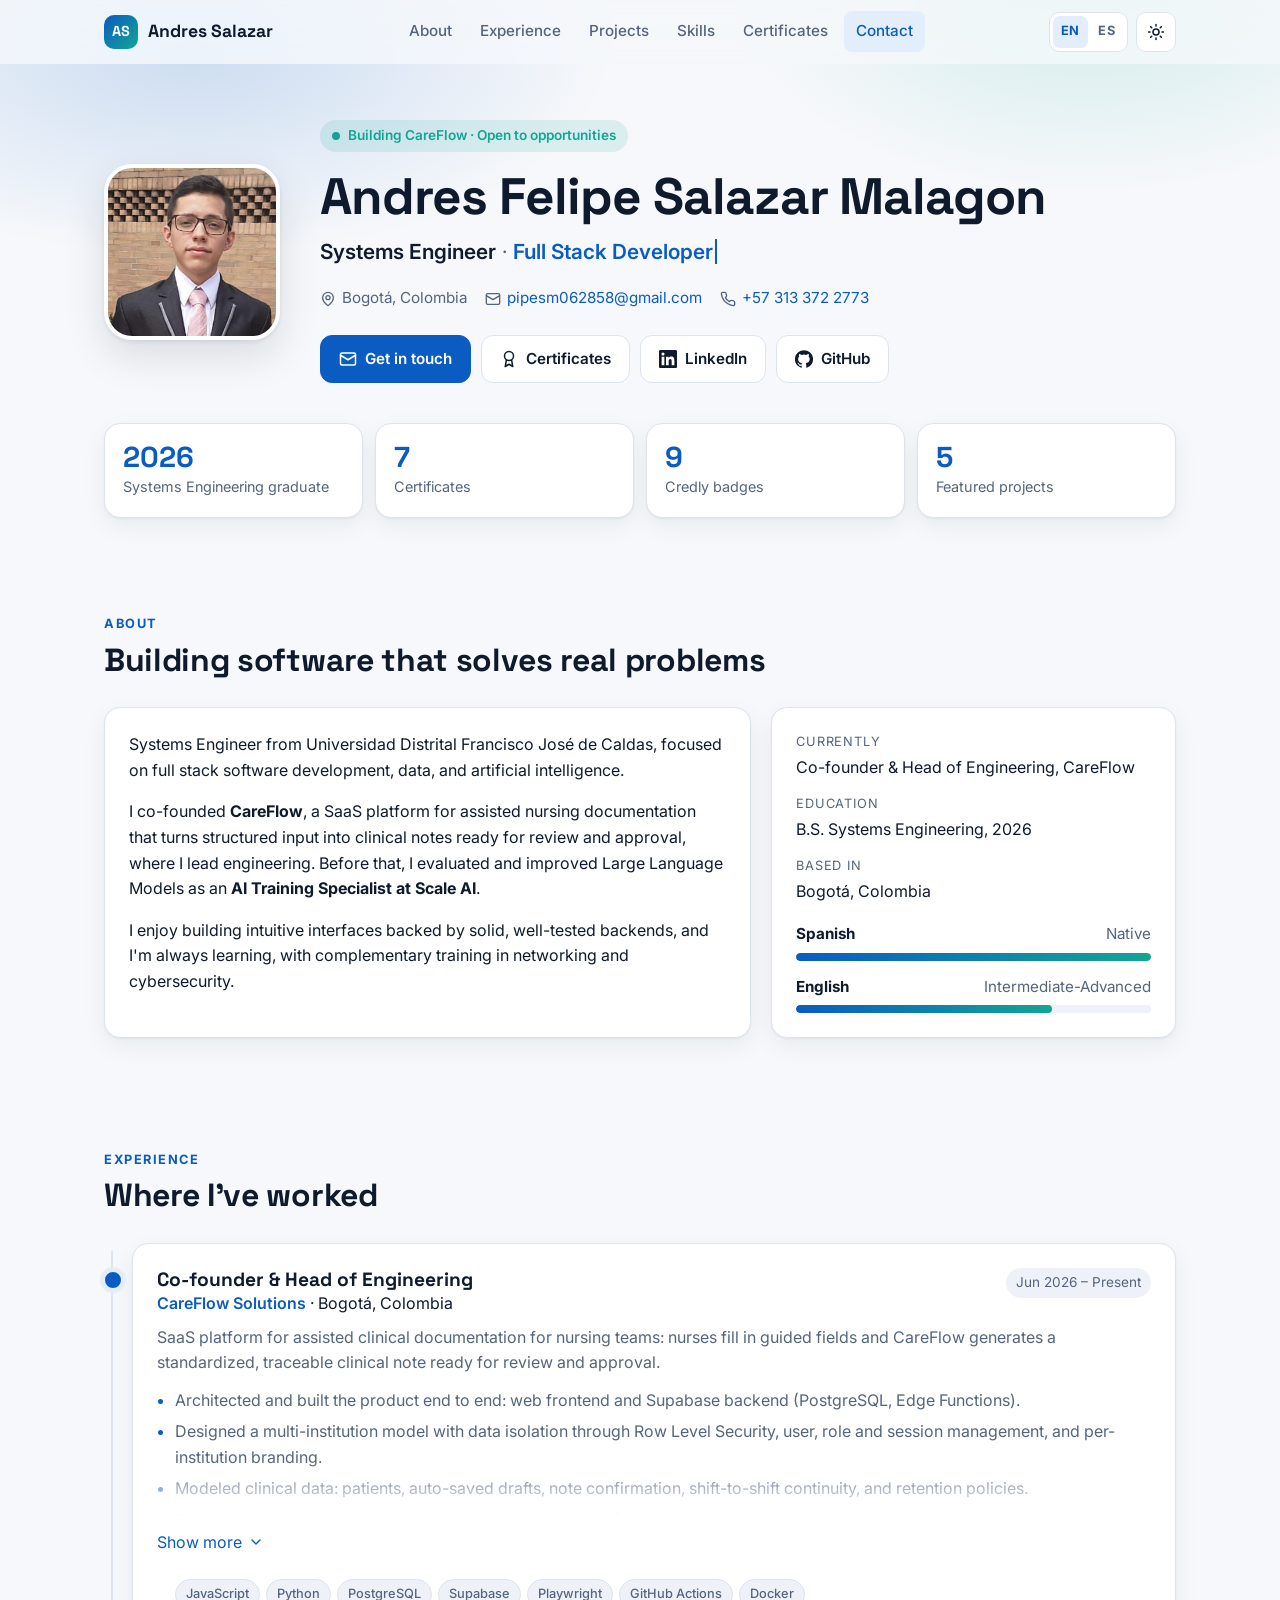
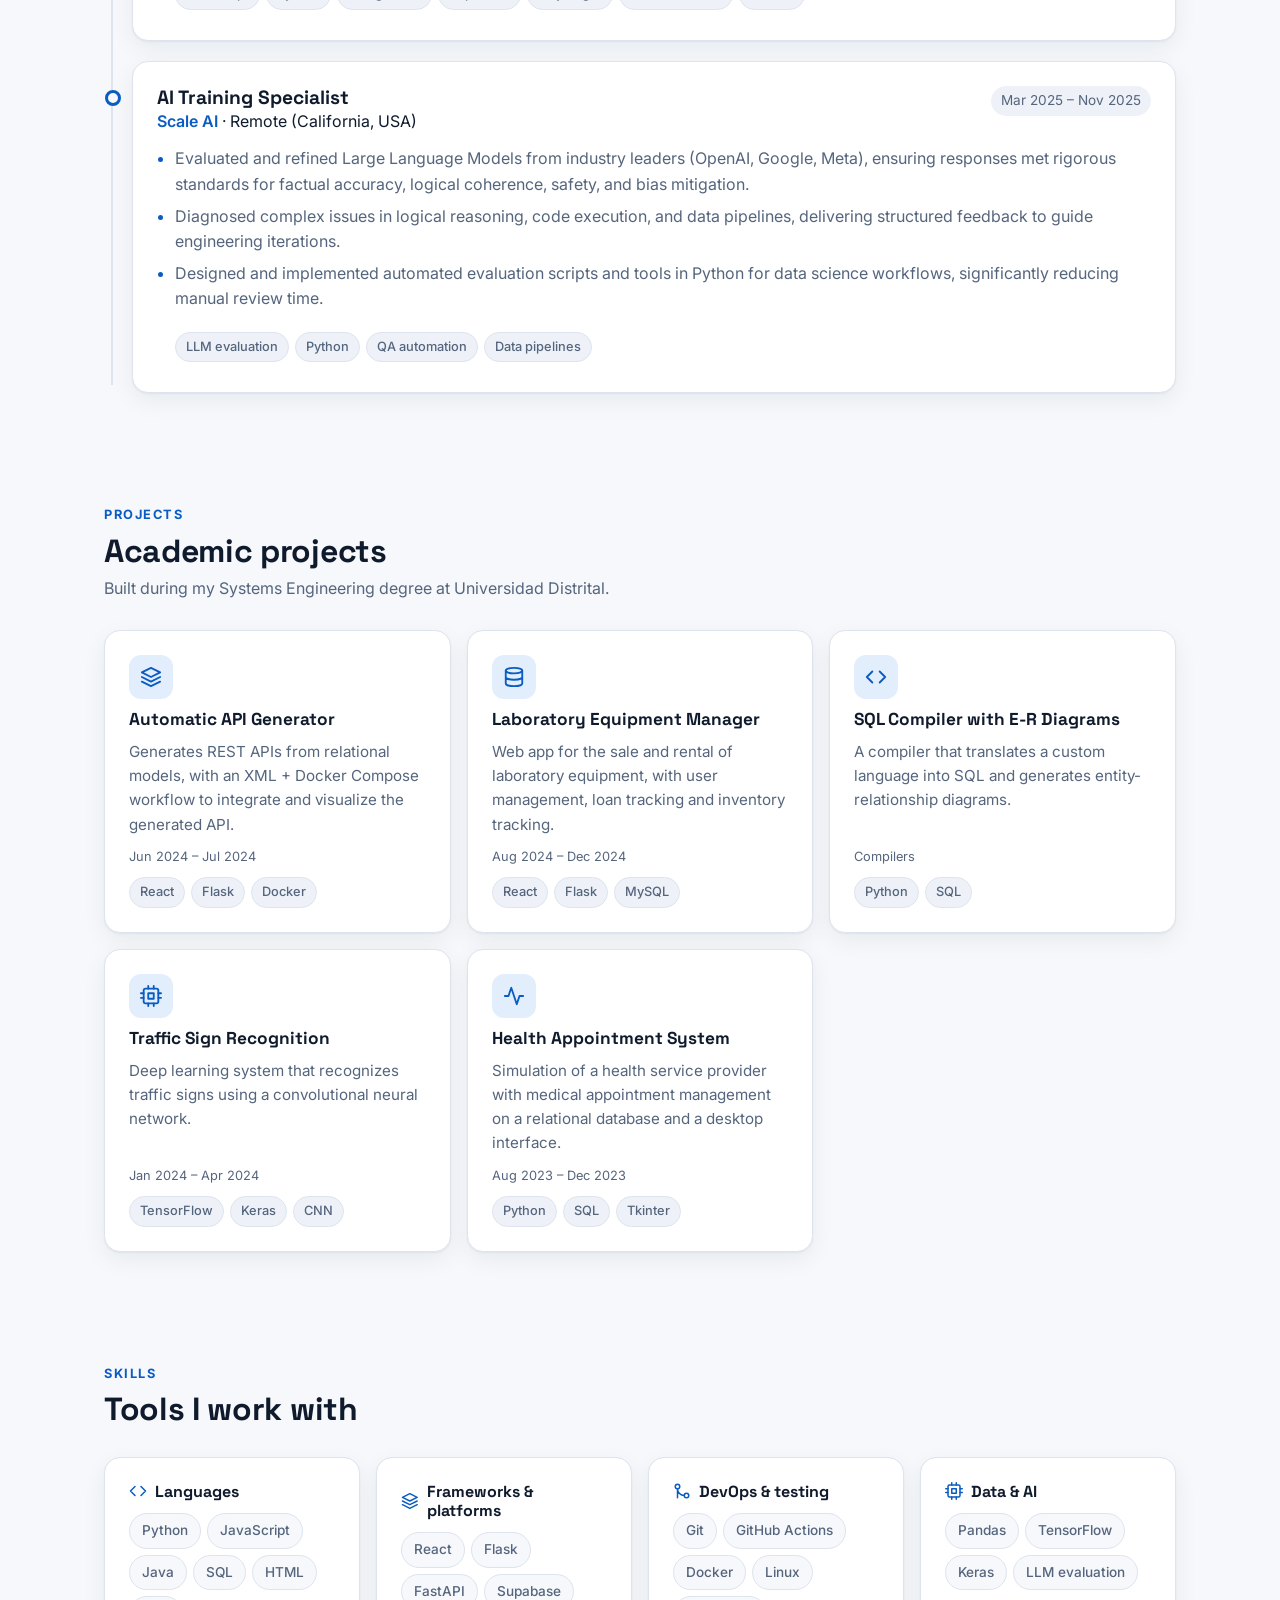
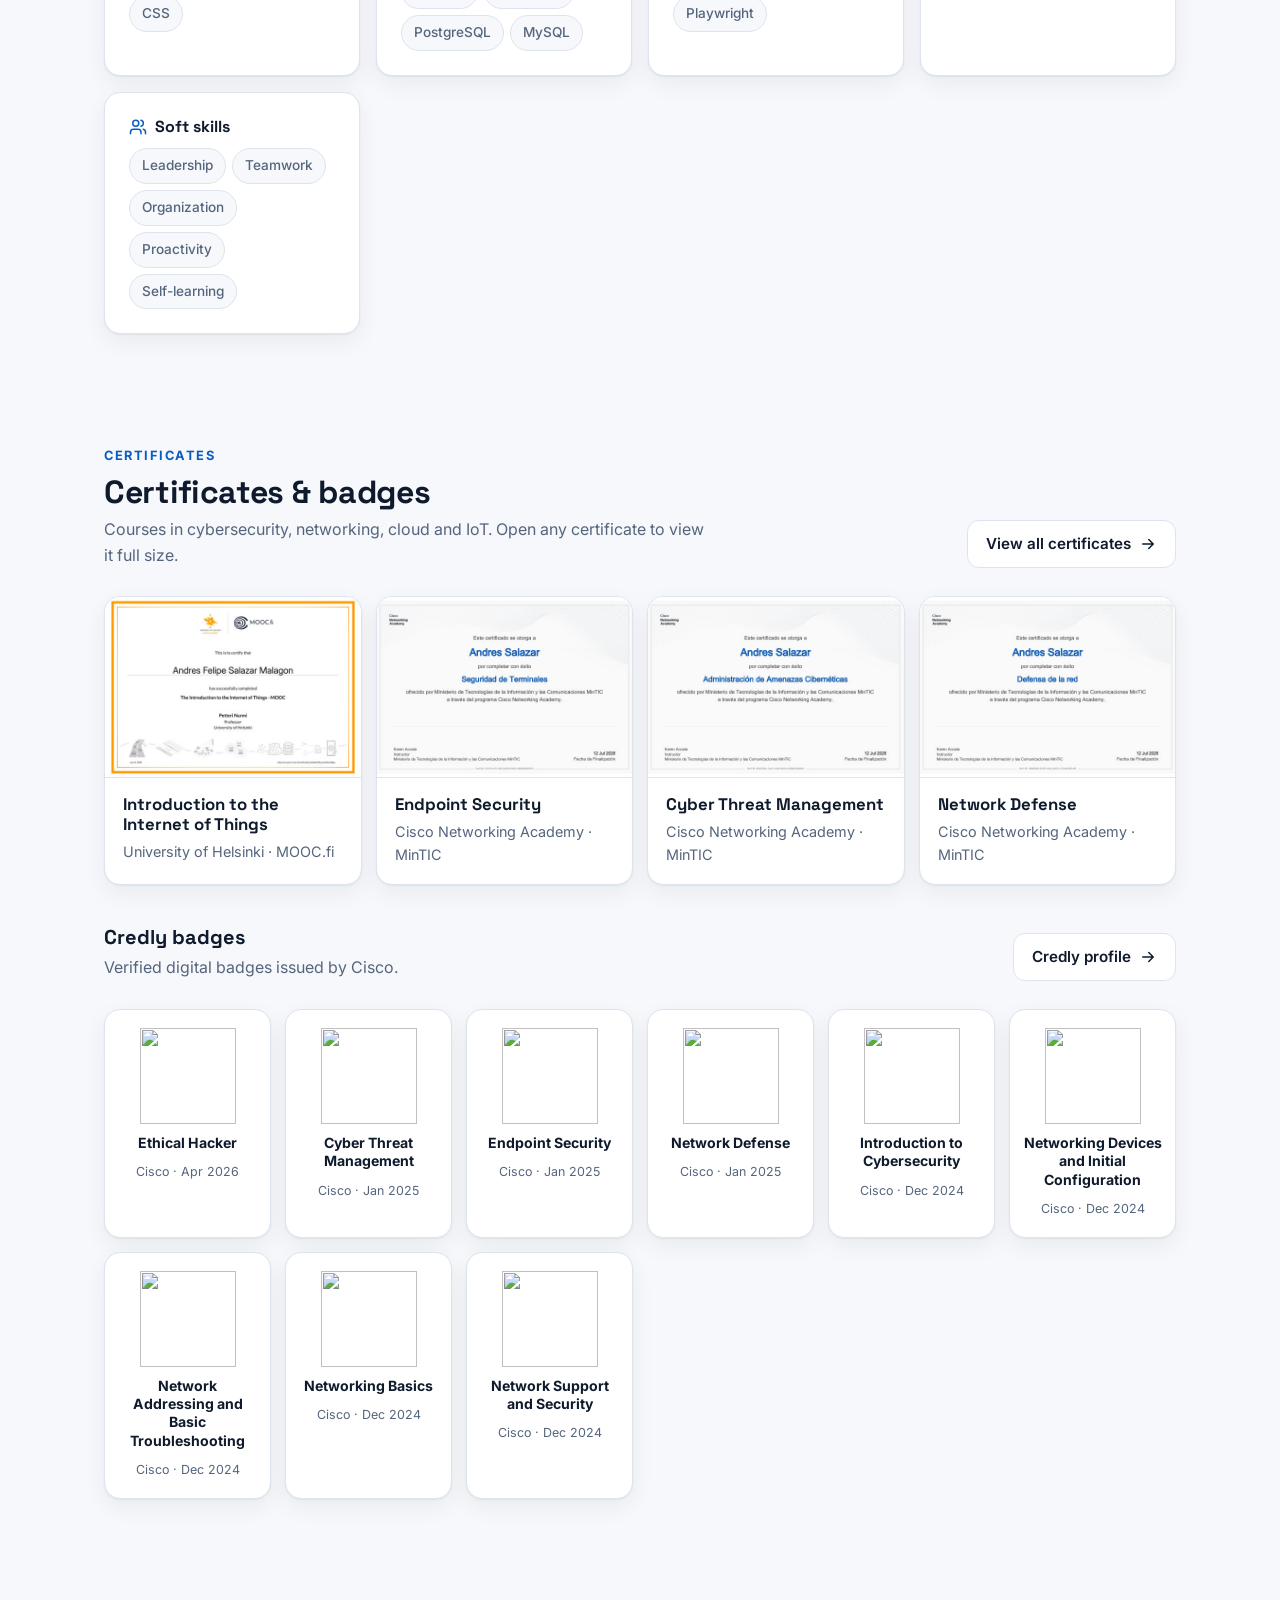
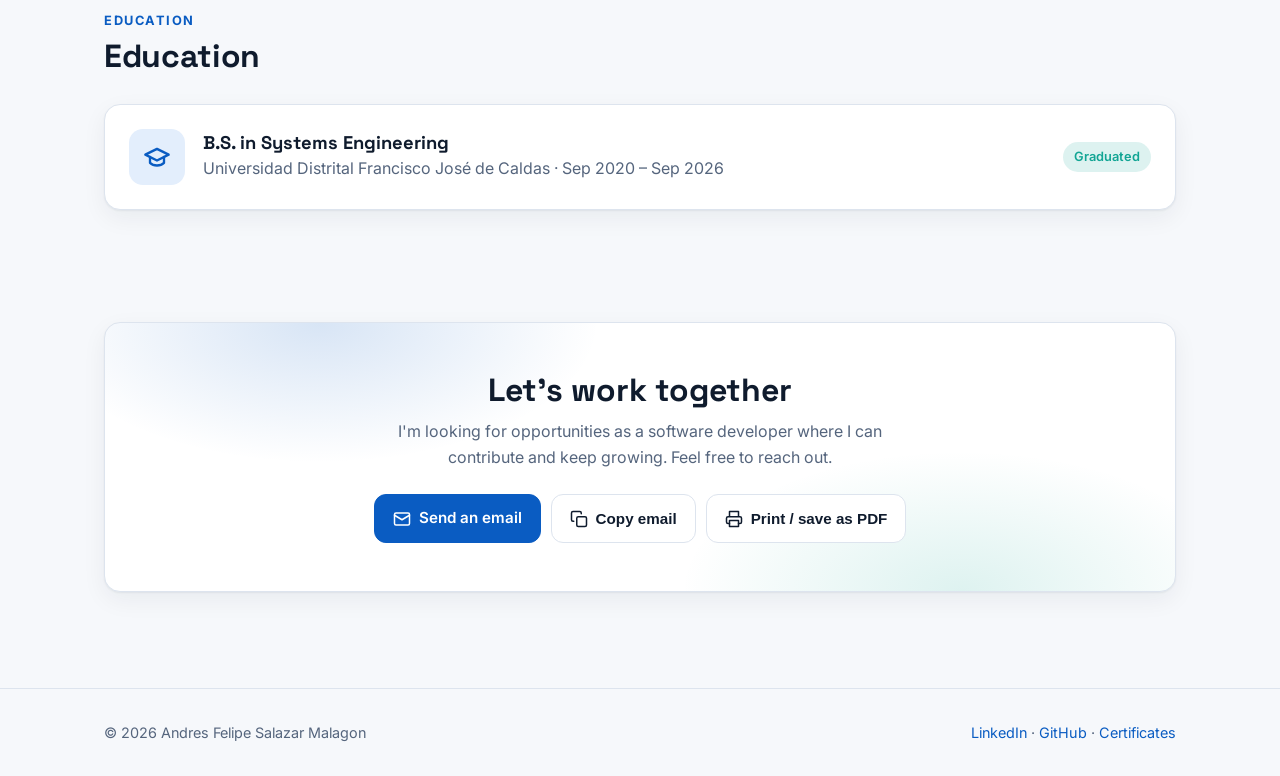
==== commit 22d9c371: "Add English/Spanish language switcher Co-Authored-By: Claude Opus 5.5 <noreply@anthropic.com>" ====
--- a/index.html
+++ b/index.html
@@ -3,8 +3,8 @@
 <head>
     <meta charset="UTF-8">
     <meta name="viewport" content="width=device-width, initial-scale=1.0">
-    <title>Andres Felipe Salazar Malagon · Systems Engineer</title>
-    <meta name="description" content="Systems Engineer, full stack developer and co-founder of CareFlow. Experience in web platforms, data, AI and LLM evaluation.">
+    <title data-i18n="meta.home.title">Andres Felipe Salazar Malagon · Systems Engineer</title>
+    <meta name="description" data-i18n-attr="content:meta.home.desc" content="Systems Engineer, full stack developer and co-founder of CareFlow. Experience in web platforms, data, AI and LLM evaluation.">
     <meta property="og:title" content="Andres Felipe Salazar Malagon · Systems Engineer">
     <meta property="og:description" content="Full stack developer and co-founder of CareFlow. Resume, projects and certificates.">
     <meta property="og:image" content="assets/img/profile.jpg">
@@ -47,28 +47,32 @@
         </defs>
     </svg>
 
-    <a class="skip-link" href="#main">Skip to content</a>
+    <a class="skip-link" href="#main" data-i18n="nav.skip">Skip to content</a>
 
     <header class="nav">
         <div class="container">
-            <a class="brand" href="#top" aria-label="Andres Salazar, home">
+            <a class="brand" href="#top" aria-label="Andres Salazar, home" data-i18n-attr="aria-label:nav.home">
                 <span class="brand-mark">AS</span>
                 <span class="brand-name">Andres Salazar</span>
             </a>
             <ul class="nav-links" id="nav-links">
-                <li><a href="#about">About</a></li>
-                <li><a href="#experience">Experience</a></li>
-                <li><a href="#projects">Projects</a></li>
-                <li><a href="#skills">Skills</a></li>
-                <li><a href="#credentials">Certificates</a></li>
-                <li><a href="#contact">Contact</a></li>
+                <li><a href="#about" data-i18n="nav.about">About</a></li>
+                <li><a href="#experience" data-i18n="nav.experience">Experience</a></li>
+                <li><a href="#projects" data-i18n="nav.projects">Projects</a></li>
+                <li><a href="#skills" data-i18n="nav.skills">Skills</a></li>
+                <li><a href="#credentials" data-i18n="nav.certs">Certificates</a></li>
+                <li><a href="#contact" data-i18n="nav.contact">Contact</a></li>
             </ul>
             <div class="nav-actions">
-                <button class="icon-btn theme-toggle" type="button" aria-label="Toggle dark mode">
+                <div class="lang-switch" role="group" aria-label="Language" data-i18n-attr="aria-label:nav.lang">
+                    <button type="button" data-lang="en" aria-pressed="true" lang="en">EN</button>
+                    <button type="button" data-lang="es" aria-pressed="false" lang="es">ES</button>
+                </div>
+                <button class="icon-btn theme-toggle" type="button" aria-label="Toggle dark mode" data-i18n-attr="aria-label:nav.theme">
                     <svg class="sun"><use href="#i-sun"/></svg>
                     <svg class="moon"><use href="#i-moon"/></svg>
                 </button>
-                <button class="icon-btn menu-toggle" type="button" aria-label="Open menu" aria-controls="nav-links" aria-expanded="false">
+                <button class="icon-btn menu-toggle" type="button" aria-label="Open menu" data-i18n-attr="aria-label:nav.menu" aria-controls="nav-links" aria-expanded="false">
                     <svg><use href="#i-menu"/></svg>
                 </button>
             </div>
@@ -84,17 +88,17 @@
                         <img src="assets/img/profile.jpg" alt="Andres Felipe Salazar Malagon" width="176" height="176">
                     </div>
                     <div class="reveal">
-                        <span class="eyebrow"><span class="dot"></span>Building CareFlow · Open to opportunities</span>
+                        <span class="eyebrow"><span class="dot"></span><span data-i18n="hero.eyebrow">Building CareFlow · Open to opportunities</span></span>
                         <h1>Andres Felipe Salazar Malagon</h1>
-                        <p class="role"><strong>Systems Engineer</strong> · <span class="typed" data-words="Full Stack Developer|Co-founder @ CareFlow|AI Training Specialist">Full Stack Developer</span></p>
+                        <p class="role"><strong data-i18n="hero.role">Systems Engineer</strong> · <span class="typed">Full Stack Developer</span></p>
                         <div class="hero-meta">
                             <span><svg><use href="#i-pin"/></svg>Bogotá, Colombia</span>
                             <span><svg><use href="#i-mail"/></svg><a href="mailto:pipesm062858@gmail.com">pipesm062858@gmail.com</a></span>
                             <span><svg><use href="#i-phone"/></svg><a href="tel:+573133722773">+57 313 372 2773</a></span>
                         </div>
                         <div class="hero-actions">
-                            <a class="btn btn-primary" href="#contact"><svg><use href="#i-mail"/></svg>Get in touch</a>
-                            <a class="btn" href="certificates.html"><svg><use href="#i-award"/></svg>Certificates</a>
+                            <a class="btn btn-primary" href="#contact"><svg><use href="#i-mail"/></svg><span data-i18n="hero.contact">Get in touch</span></a>
+                            <a class="btn" href="certificates.html"><svg><use href="#i-award"/></svg><span data-i18n="hero.certs">Certificates</span></a>
                             <a class="btn" href="https://www.linkedin.com/in/andres-felipe-salazar-malagon-7b4092320" target="_blank" rel="noopener"><svg><use href="#i-linkedin"/></svg>LinkedIn</a>
                             <a class="btn" href="https://github.com/SalazarMalagon" target="_blank" rel="noopener"><svg><use href="#i-github"/></svg>GitHub</a>
                         </div>
@@ -102,10 +106,10 @@
                 </div>
 
                 <div class="stats">
-                    <div class="stat reveal"><b>2026</b><span>Systems Engineering graduate</span></div>
-                    <div class="stat reveal"><b>7</b><span>Certificates</span></div>
-                    <div class="stat reveal"><b>9</b><span>Credly badges</span></div>
-                    <div class="stat reveal"><b>5</b><span>Featured projects</span></div>
+                    <div class="stat reveal"><b>2026</b><span data-i18n="stats.grad">Systems Engineering graduate</span></div>
+                    <div class="stat reveal"><b>7</b><span data-i18n="stats.certs">Certificates</span></div>
+                    <div class="stat reveal"><b>9</b><span data-i18n="stats.badges">Credly badges</span></div>
+                    <div class="stat reveal"><b>5</b><span data-i18n="stats.projects">Featured projects</span></div>
                 </div>
             </div>
         </section>
@@ -115,29 +119,29 @@
             <div class="container">
                 <div class="section-head reveal">
                     <div>
-                        <span class="kicker">About</span>
-                        <h2>Building software that solves real problems</h2>
+                        <span class="kicker" data-i18n="about.kicker">About</span>
+                        <h2 data-i18n="about.title">Building software that solves real problems</h2>
                     </div>
                 </div>
                 <div class="about-grid">
                     <div class="card reveal">
-                        <p>Systems Engineer from Universidad Distrital Francisco José de Caldas, focused on full stack software development, data, and artificial intelligence.</p>
-                        <p>I co-founded <strong>CareFlow</strong>, a SaaS platform for assisted nursing documentation that turns structured input into clinical notes ready for review and approval, where I lead engineering. Before that, I evaluated and improved Large Language Models as an <strong>AI Training Specialist at Scale AI</strong>.</p>
-                        <p>I enjoy building intuitive interfaces backed by solid, well-tested backends, and I'm always learning, with complementary training in networking and cybersecurity.</p>
+                        <p data-i18n="about.p1">Systems Engineer from Universidad Distrital Francisco José de Caldas, focused on full stack software development, data, and artificial intelligence.</p>
+                        <p data-i18n="about.p2">I co-founded <strong>CareFlow</strong>, a SaaS platform for assisted nursing documentation that turns structured input into clinical notes ready for review and approval, where I lead engineering. Before that, I evaluated and improved Large Language Models as an <strong>AI Training Specialist at Scale AI</strong>.</p>
+                        <p data-i18n="about.p3">I enjoy building intuitive interfaces backed by solid, well-tested backends, and I'm always learning, with complementary training in networking and cybersecurity.</p>
                     </div>
                     <div class="card reveal">
                         <ul class="facts">
-                            <li><small>Currently</small>Co-founder &amp; Head of Engineering, CareFlow</li>
-                            <li><small>Education</small>B.S. Systems Engineering, 2026</li>
-                            <li><small>Based in</small>Bogotá, Colombia</li>
+                            <li><small data-i18n="about.currently">Currently</small><span data-i18n="about.currentlyValue">Co-founder &amp; Head of Engineering, CareFlow</span></li>
+                            <li><small data-i18n="about.education">Education</small><span data-i18n="about.educationValue">B.S. Systems Engineering, 2026</span></li>
+                            <li><small data-i18n="about.based">Based in</small>Bogotá, Colombia</li>
                         </ul>
                         <div class="lang-list" style="margin-top:18px">
                             <div class="lang-row">
-                                <div><b>Spanish</b><span>Native</span></div>
+                                <div><b data-i18n="lang.spanish">Spanish</b><span data-i18n="lang.native">Native</span></div>
                                 <div class="bar"><i style="--w:100%"></i></div>
                             </div>
                             <div class="lang-row">
-                                <div><b>English</b><span>Intermediate-Advanced</span></div>
+                                <div><b data-i18n="lang.english">English</b><span data-i18n="lang.level">Intermediate-Advanced</span></div>
                                 <div class="bar"><i style="--w:72%"></i></div>
                             </div>
                         </div>
@@ -151,30 +155,30 @@
             <div class="container">
                 <div class="section-head reveal">
                     <div>
-                        <span class="kicker">Experience</span>
-                        <h2>Where I've worked</h2>
+                        <span class="kicker" data-i18n="exp.kicker">Experience</span>
+                        <h2 data-i18n="exp.title">Where I've worked</h2>
                     </div>
                 </div>
                 <div class="timeline">
                     <article class="card tl-item current reveal">
                         <div class="tl-head">
                             <div>
-                                <h3>Co-founder &amp; Head of Engineering</h3>
+                                <h3 data-i18n="exp.cf.role">Co-founder &amp; Head of Engineering</h3>
                                 <span class="tl-org">CareFlow Solutions</span> · Bogotá, Colombia
                             </div>
-                            <span class="tl-date">Jun 2026 – Present</span>
-                        </div>
-                        <p style="color:var(--text-muted);margin:0">SaaS platform for assisted clinical documentation for nursing teams: nurses fill in guided fields and CareFlow generates a standardized, traceable clinical note ready for review and approval.</p>
+                            <span class="tl-date" data-i18n="exp.cf.date">Jun 2026 – Present</span>
+                        </div>
+                        <p style="color:var(--text-muted);margin:0" data-i18n="exp.cf.desc">SaaS platform for assisted clinical documentation for nursing teams: nurses fill in guided fields and CareFlow generates a standardized, traceable clinical note ready for review and approval.</p>
                         <div class="collapsible" id="careflow-details">
                             <ul>
-                                <li>Architected and built the product end to end: web frontend and Supabase backend (PostgreSQL, Edge Functions).</li>
-                                <li>Designed a multi-institution model with data isolation through Row Level Security, user, role and session management, and per-institution branding.</li>
-                                <li>Modeled clinical data: patients, auto-saved drafts, note confirmation, shift-to-shift continuity, and retention policies.</li>
-                                <li>Built a clinical rules engine generated automatically (Python) from the nursing-validated clinical book, with auditing and traceability for every rule.</li>
-                                <li>Implemented the shift handover modules with a keyboard-optimized experience and a custom design system.</li>
-                                <li>Set up quality assurance with unit, integration, database (SQL) and end-to-end tests (Playwright).</li>
-                                <li>Built CI/CD with GitHub Actions and separate development, staging and pilot deployments, including environment checks, backups, key rotation and security controls.</li>
-                                <li>Worked directly with nursing professionals to translate clinical needs into software requirements.</li>
+                                <li data-i18n="exp.cf.b1">Architected and built the product end to end: web frontend and Supabase backend (PostgreSQL, Edge Functions).</li>
+                                <li data-i18n="exp.cf.b2">Designed a multi-institution model with data isolation through Row Level Security, user, role and session management, and per-institution branding.</li>
+                                <li data-i18n="exp.cf.b3">Modeled clinical data: patients, auto-saved drafts, note confirmation, shift-to-shift continuity, and retention policies.</li>
+                                <li data-i18n="exp.cf.b4">Built a clinical rules engine generated automatically (Python) from the nursing-validated clinical book, with auditing and traceability for every rule.</li>
+                                <li data-i18n="exp.cf.b5">Implemented the shift handover modules with a keyboard-optimized experience and a custom design system.</li>
+                                <li data-i18n="exp.cf.b6">Set up quality assurance with unit, integration, database (SQL) and end-to-end tests (Playwright).</li>
+                                <li data-i18n="exp.cf.b7">Built CI/CD with GitHub Actions and separate development, staging and pilot deployments, including environment checks, backups, key rotation and security controls.</li>
+                                <li data-i18n="exp.cf.b8">Worked directly with nursing professionals to translate clinical needs into software requirements.</li>
                             </ul>
                         </div>
                         <button class="toggle-more" type="button" aria-expanded="false" aria-controls="careflow-details"><span>Show more</span><svg><use href="#i-chevron"/></svg></button>
@@ -187,17 +191,17 @@
                         <div class="tl-head">
                             <div>
                                 <h3>AI Training Specialist</h3>
-                                <span class="tl-org">Scale AI</span> · Remote (California, USA)
+                                <span class="tl-org">Scale AI</span> · <span data-i18n="exp.scale.place">Remote (California, USA)</span>
                             </div>
-                            <span class="tl-date">Mar 2025 – Nov 2025</span>
+                            <span class="tl-date" data-i18n="exp.scale.date">Mar 2025 – Nov 2025</span>
                         </div>
                         <ul>
-                            <li>Evaluated and refined Large Language Models from industry leaders (OpenAI, Google, Meta), ensuring responses met rigorous standards for factual accuracy, logical coherence, safety, and bias mitigation.</li>
-                            <li>Diagnosed complex issues in logical reasoning, code execution, and data pipelines, delivering structured feedback to guide engineering iterations.</li>
-                            <li>Designed and implemented automated evaluation scripts and tools in Python for data science workflows, significantly reducing manual review time.</li>
+                            <li data-i18n="exp.scale.b1">Evaluated and refined Large Language Models from industry leaders (OpenAI, Google, Meta), ensuring responses met rigorous standards for factual accuracy, logical coherence, safety, and bias mitigation.</li>
+                            <li data-i18n="exp.scale.b2">Diagnosed complex issues in logical reasoning, code execution, and data pipelines, delivering structured feedback to guide engineering iterations.</li>
+                            <li data-i18n="exp.scale.b3">Designed and implemented automated evaluation scripts and tools in Python for data science workflows, significantly reducing manual review time.</li>
                         </ul>
                         <ul class="chip-list">
-                            <li class="chip">LLM evaluation</li><li class="chip">Python</li><li class="chip">QA automation</li><li class="chip">Data pipelines</li>
+                            <li class="chip" data-i18n="chip.llm">LLM evaluation</li><li class="chip">Python</li><li class="chip" data-i18n="chip.qa">QA automation</li><li class="chip" data-i18n="chip.pipelines">Data pipelines</li>
                         </ul>
                     </article>
                 </div>
@@ -209,45 +213,45 @@
             <div class="container">
                 <div class="section-head reveal">
                     <div>
-                        <span class="kicker">Projects</span>
-                        <h2>Academic projects</h2>
-                        <p>Built during my Systems Engineering degree at Universidad Distrital.</p>
+                        <span class="kicker" data-i18n="proj.kicker">Projects</span>
+                        <h2 data-i18n="proj.title">Academic projects</h2>
+                        <p data-i18n="proj.desc">Built during my Systems Engineering degree at Universidad Distrital.</p>
                     </div>
                 </div>
                 <div class="grid-cards">
                     <article class="card project reveal">
                         <div class="project-icon"><svg><use href="#i-layers"/></svg></div>
-                        <h3>Automatic API Generator</h3>
-                        <p>Generates REST APIs from relational models, with an XML + Docker Compose workflow to integrate and visualize the generated API.</p>
-                        <span class="meta">Jun 2024 – Jul 2024</span>
+                        <h3 data-i18n="proj.api.title">Automatic API Generator</h3>
+                        <p data-i18n="proj.api.desc">Generates REST APIs from relational models, with an XML + Docker Compose workflow to integrate and visualize the generated API.</p>
+                        <span class="meta" data-i18n="proj.api.date">Jun 2024 – Jul 2024</span>
                         <ul class="chip-list"><li class="chip">React</li><li class="chip">Flask</li><li class="chip">Docker</li></ul>
                     </article>
                     <article class="card project reveal">
                         <div class="project-icon"><svg><use href="#i-db"/></svg></div>
-                        <h3>Laboratory Equipment Manager</h3>
-                        <p>Web app for the sale and rental of laboratory equipment, with user management, loan tracking and inventory tracking.</p>
-                        <span class="meta">Aug 2024 – Dec 2024</span>
+                        <h3 data-i18n="proj.lab.title">Laboratory Equipment Manager</h3>
+                        <p data-i18n="proj.lab.desc">Web app for the sale and rental of laboratory equipment, with user management, loan tracking and inventory tracking.</p>
+                        <span class="meta" data-i18n="proj.lab.date">Aug 2024 – Dec 2024</span>
                         <ul class="chip-list"><li class="chip">React</li><li class="chip">Flask</li><li class="chip">MySQL</li></ul>
                     </article>
                     <article class="card project reveal">
                         <div class="project-icon"><svg><use href="#i-code"/></svg></div>
-                        <h3>SQL Compiler with E-R Diagrams</h3>
-                        <p>A compiler that translates a custom language into SQL and generates entity-relationship diagrams.</p>
-                        <span class="meta">Compilers</span>
+                        <h3 data-i18n="proj.sql.title">SQL Compiler with E-R Diagrams</h3>
+                        <p data-i18n="proj.sql.desc">A compiler that translates a custom language into SQL and generates entity-relationship diagrams.</p>
+                        <span class="meta" data-i18n="proj.sql.date">Compilers</span>
                         <ul class="chip-list"><li class="chip">Python</li><li class="chip">SQL</li></ul>
                     </article>
                     <article class="card project reveal">
                         <div class="project-icon"><svg><use href="#i-cpu"/></svg></div>
-                        <h3>Traffic Sign Recognition</h3>
-                        <p>Deep learning system that recognizes traffic signs using a convolutional neural network.</p>
-                        <span class="meta">Jan 2024 – Apr 2024</span>
+                        <h3 data-i18n="proj.cnn.title">Traffic Sign Recognition</h3>
+                        <p data-i18n="proj.cnn.desc">Deep learning system that recognizes traffic signs using a convolutional neural network.</p>
+                        <span class="meta" data-i18n="proj.cnn.date">Jan 2024 – Apr 2024</span>
                         <ul class="chip-list"><li class="chip">TensorFlow</li><li class="chip">Keras</li><li class="chip">CNN</li></ul>
                     </article>
                     <article class="card project reveal">
                         <div class="project-icon"><svg><use href="#i-heart"/></svg></div>
-                        <h3>Health Appointment System</h3>
-                        <p>Simulation of a health service provider with medical appointment management on a relational database and a desktop interface.</p>
-                        <span class="meta">Aug 2023 – Dec 2023</span>
+                        <h3 data-i18n="proj.eps.title">Health Appointment System</h3>
+                        <p data-i18n="proj.eps.desc">Simulation of a health service provider with medical appointment management on a relational database and a desktop interface.</p>
+                        <span class="meta" data-i18n="proj.eps.date">Aug 2023 – Dec 2023</span>
                         <ul class="chip-list"><li class="chip">Python</li><li class="chip">SQL</li><li class="chip">Tkinter</li></ul>
                     </article>
                 </div>
@@ -259,30 +263,30 @@
             <div class="container">
                 <div class="section-head reveal">
                     <div>
-                        <span class="kicker">Skills</span>
-                        <h2>Tools I work with</h2>
+                        <span class="kicker" data-i18n="skills.kicker">Skills</span>
+                        <h2 data-i18n="skills.title">Tools I work with</h2>
                     </div>
                 </div>
                 <div class="skills-grid">
                     <div class="card reveal">
-                        <h3><svg><use href="#i-code"/></svg>Languages</h3>
+                        <h3><svg><use href="#i-code"/></svg><span data-i18n="skills.languages">Languages</span></h3>
                         <ul class="chip-list"><li class="chip">Python</li><li class="chip">JavaScript</li><li class="chip">Java</li><li class="chip">SQL</li><li class="chip">HTML</li><li class="chip">CSS</li></ul>
                     </div>
                     <div class="card reveal">
-                        <h3><svg><use href="#i-layers"/></svg>Frameworks &amp; platforms</h3>
+                        <h3><svg><use href="#i-layers"/></svg><span data-i18n="skills.frameworks">Frameworks &amp; platforms</span></h3>
                         <ul class="chip-list"><li class="chip">React</li><li class="chip">Flask</li><li class="chip">FastAPI</li><li class="chip">Supabase</li><li class="chip">PostgreSQL</li><li class="chip">MySQL</li></ul>
                     </div>
                     <div class="card reveal">
-                        <h3><svg><use href="#i-git"/></svg>DevOps &amp; testing</h3>
+                        <h3><svg><use href="#i-git"/></svg><span data-i18n="skills.devops">DevOps &amp; testing</span></h3>
                         <ul class="chip-list"><li class="chip">Git</li><li class="chip">GitHub Actions</li><li class="chip">Docker</li><li class="chip">Linux</li><li class="chip">Playwright</li></ul>
                     </div>
                     <div class="card reveal">
-                        <h3><svg><use href="#i-cpu"/></svg>Data &amp; AI</h3>
-                        <ul class="chip-list"><li class="chip">Pandas</li><li class="chip">TensorFlow</li><li class="chip">Keras</li><li class="chip">LLM evaluation</li></ul>
-                    </div>
-                    <div class="card reveal">
-                        <h3><svg><use href="#i-users"/></svg>Soft skills</h3>
-                        <ul class="chip-list"><li class="chip">Leadership</li><li class="chip">Teamwork</li><li class="chip">Organization</li><li class="chip">Proactivity</li><li class="chip">Self-learning</li></ul>
+                        <h3><svg><use href="#i-cpu"/></svg><span data-i18n="skills.data">Data &amp; AI</span></h3>
+                        <ul class="chip-list"><li class="chip">Pandas</li><li class="chip">TensorFlow</li><li class="chip">Keras</li><li class="chip" data-i18n="chip.llm">LLM evaluation</li></ul>
+                    </div>
+                    <div class="card reveal">
+                        <h3><svg><use href="#i-users"/></svg><span data-i18n="skills.soft">Soft skills</span></h3>
+                        <ul class="chip-list"><li class="chip" data-i18n="soft.leadership">Leadership</li><li class="chip" data-i18n="soft.teamwork">Teamwork</li><li class="chip" data-i18n="soft.organization">Organization</li><li class="chip" data-i18n="soft.proactivity">Proactivity</li><li class="chip" data-i18n="soft.selflearning">Self-learning</li></ul>
                     </div>
                 </div>
             </div>
@@ -293,20 +297,20 @@
             <div class="container">
                 <div class="section-head reveal">
                     <div>
-                        <span class="kicker">Certificates</span>
-                        <h2>Certificates &amp; badges</h2>
-                        <p>Courses in cybersecurity, networking, cloud and IoT. Open any certificate to view it full size.</p>
-                    </div>
-                    <a class="btn" href="certificates.html">View all certificates<svg><use href="#i-arrow"/></svg></a>
+                        <span class="kicker" data-i18n="cred.kicker">Certificates</span>
+                        <h2 data-i18n="cred.title">Certificates &amp; badges</h2>
+                        <p data-i18n="cred.desc">Courses in cybersecurity, networking, cloud and IoT. Open any certificate to view it full size.</p>
+                    </div>
+                    <a class="btn" href="certificates.html"><span data-i18n="cred.viewAll">View all certificates</span><svg><use href="#i-arrow"/></svg></a>
                 </div>
                 <div class="cert-strip reveal" id="cert-strip"></div>
 
                 <div class="section-head reveal" style="margin-top:40px">
                     <div>
-                        <h3 style="font-size:1.25rem">Credly badges</h3>
-                        <p>Verified digital badges issued by Cisco.</p>
-                    </div>
-                    <a class="btn" href="https://www.credly.com/users/andres-salazar.0553cc3f/badges" target="_blank" rel="noopener">Credly profile<svg><use href="#i-arrow"/></svg></a>
+                        <h3 style="font-size:1.25rem" data-i18n="cred.badges">Credly badges</h3>
+                        <p data-i18n="cred.badgesDesc">Verified digital badges issued by Cisco.</p>
+                    </div>
+                    <a class="btn" href="https://www.credly.com/users/andres-salazar.0553cc3f/badges" target="_blank" rel="noopener"><span data-i18n="cred.profile">Credly profile</span><svg><use href="#i-arrow"/></svg></a>
                 </div>
                 <div class="badges reveal" id="badge-grid"></div>
             </div>
@@ -317,17 +321,17 @@
             <div class="container">
                 <div class="section-head reveal">
                     <div>
-                        <span class="kicker">Education</span>
-                        <h2>Education</h2>
+                        <span class="kicker" data-i18n="edu.kicker">Education</span>
+                        <h2 data-i18n="edu.title">Education</h2>
                     </div>
                 </div>
                 <div class="card edu reveal">
                     <div class="edu-icon"><svg><use href="#i-cap"/></svg></div>
                     <div>
-                        <h3>B.S. in Systems Engineering</h3>
-                        <p>Universidad Distrital Francisco José de Caldas · Sep 2020 – Sep 2026</p>
-                    </div>
-                    <span class="chip">Graduated</span>
+                        <h3 data-i18n="edu.degree">B.S. in Systems Engineering</h3>
+                        <p data-i18n="edu.detail">Universidad Distrital Francisco José de Caldas · Sep 2020 – Sep 2026</p>
+                    </div>
+                    <span class="chip" data-i18n="edu.status">Graduated</span>
                 </div>
             </div>
         </section>
@@ -336,12 +340,12 @@
         <section class="section" id="contact">
             <div class="container">
                 <div class="card contact reveal">
-                    <h2>Let's work together</h2>
-                    <p>I'm looking for opportunities as a software developer where I can contribute and keep growing. Feel free to reach out.</p>
+                    <h2 data-i18n="contact.title">Let's work together</h2>
+                    <p data-i18n="contact.desc">I'm looking for opportunities as a software developer where I can contribute and keep growing. Feel free to reach out.</p>
                     <div class="hero-actions">
-                        <a class="btn btn-primary" href="mailto:pipesm062858@gmail.com"><svg><use href="#i-mail"/></svg>Send an email</a>
-                        <button class="btn" type="button" data-copy="pipesm062858@gmail.com"><svg><use href="#i-copy"/></svg>Copy email</button>
-                        <button class="btn" type="button" onclick="window.print()"><svg><use href="#i-printer"/></svg>Print / save as PDF</button>
+                        <a class="btn btn-primary" href="mailto:pipesm062858@gmail.com"><svg><use href="#i-mail"/></svg><span data-i18n="contact.email">Send an email</span></a>
+                        <button class="btn" type="button" data-copy="pipesm062858@gmail.com"><svg><use href="#i-copy"/></svg><span data-i18n="contact.copy">Copy email</span></button>
+                        <button class="btn" type="button" onclick="window.print()"><svg><use href="#i-printer"/></svg><span data-i18n="contact.print">Print / save as PDF</span></button>
                     </div>
                 </div>
             </div>
@@ -351,11 +355,12 @@
     <footer class="footer">
         <div class="container">
             <span>© <span id="year">2026</span> Andres Felipe Salazar Malagon</span>
-            <span><a href="https://www.linkedin.com/in/andres-felipe-salazar-malagon-7b4092320" target="_blank" rel="noopener">LinkedIn</a> · <a href="https://github.com/SalazarMalagon" target="_blank" rel="noopener">GitHub</a> · <a href="certificates.html">Certificates</a></span>
+            <span><a href="https://www.linkedin.com/in/andres-felipe-salazar-malagon-7b4092320" target="_blank" rel="noopener">LinkedIn</a> · <a href="https://github.com/SalazarMalagon" target="_blank" rel="noopener">GitHub</a> · <a href="certificates.html" data-i18n="footer.certs">Certificates</a></span>
         </div>
     </footer>
 
     <script src="assets/js/data.js"></script>
+    <script src="assets/js/i18n.js"></script>
     <script src="assets/js/main.js"></script>
 </body>
 </html>
--- a/assets/css/styles.css
+++ b/assets/css/styles.css
@@ -138,6 +138,18 @@
 .icon-btn:active { transform: scale(.96); }
 .icon-btn svg { width: 18px; height: 18px; }
 
+.lang-switch {
+    display: inline-flex; padding: 3px; gap: 2px; height: 40px; align-items: center;
+    border: 1px solid var(--border); border-radius: 10px; background: var(--bg-elev);
+}
+.lang-switch button {
+    height: 32px; min-width: 34px; padding: 0 8px; border: 0; border-radius: 7px; cursor: pointer;
+    font: inherit; font-size: .8rem; font-weight: 700; letter-spacing: .04em;
+    background: transparent; color: var(--text-muted); transition: background .15s, color .15s;
+}
+.lang-switch button:hover { color: var(--text); }
+.lang-switch button[aria-pressed="true"] { background: var(--accent-soft); color: var(--accent); }
+
 .theme-toggle .moon { display: none; }
 :root[data-theme="dark"] .theme-toggle .sun { display: none; }
 :root[data-theme="dark"] .theme-toggle .moon { display: block; }
